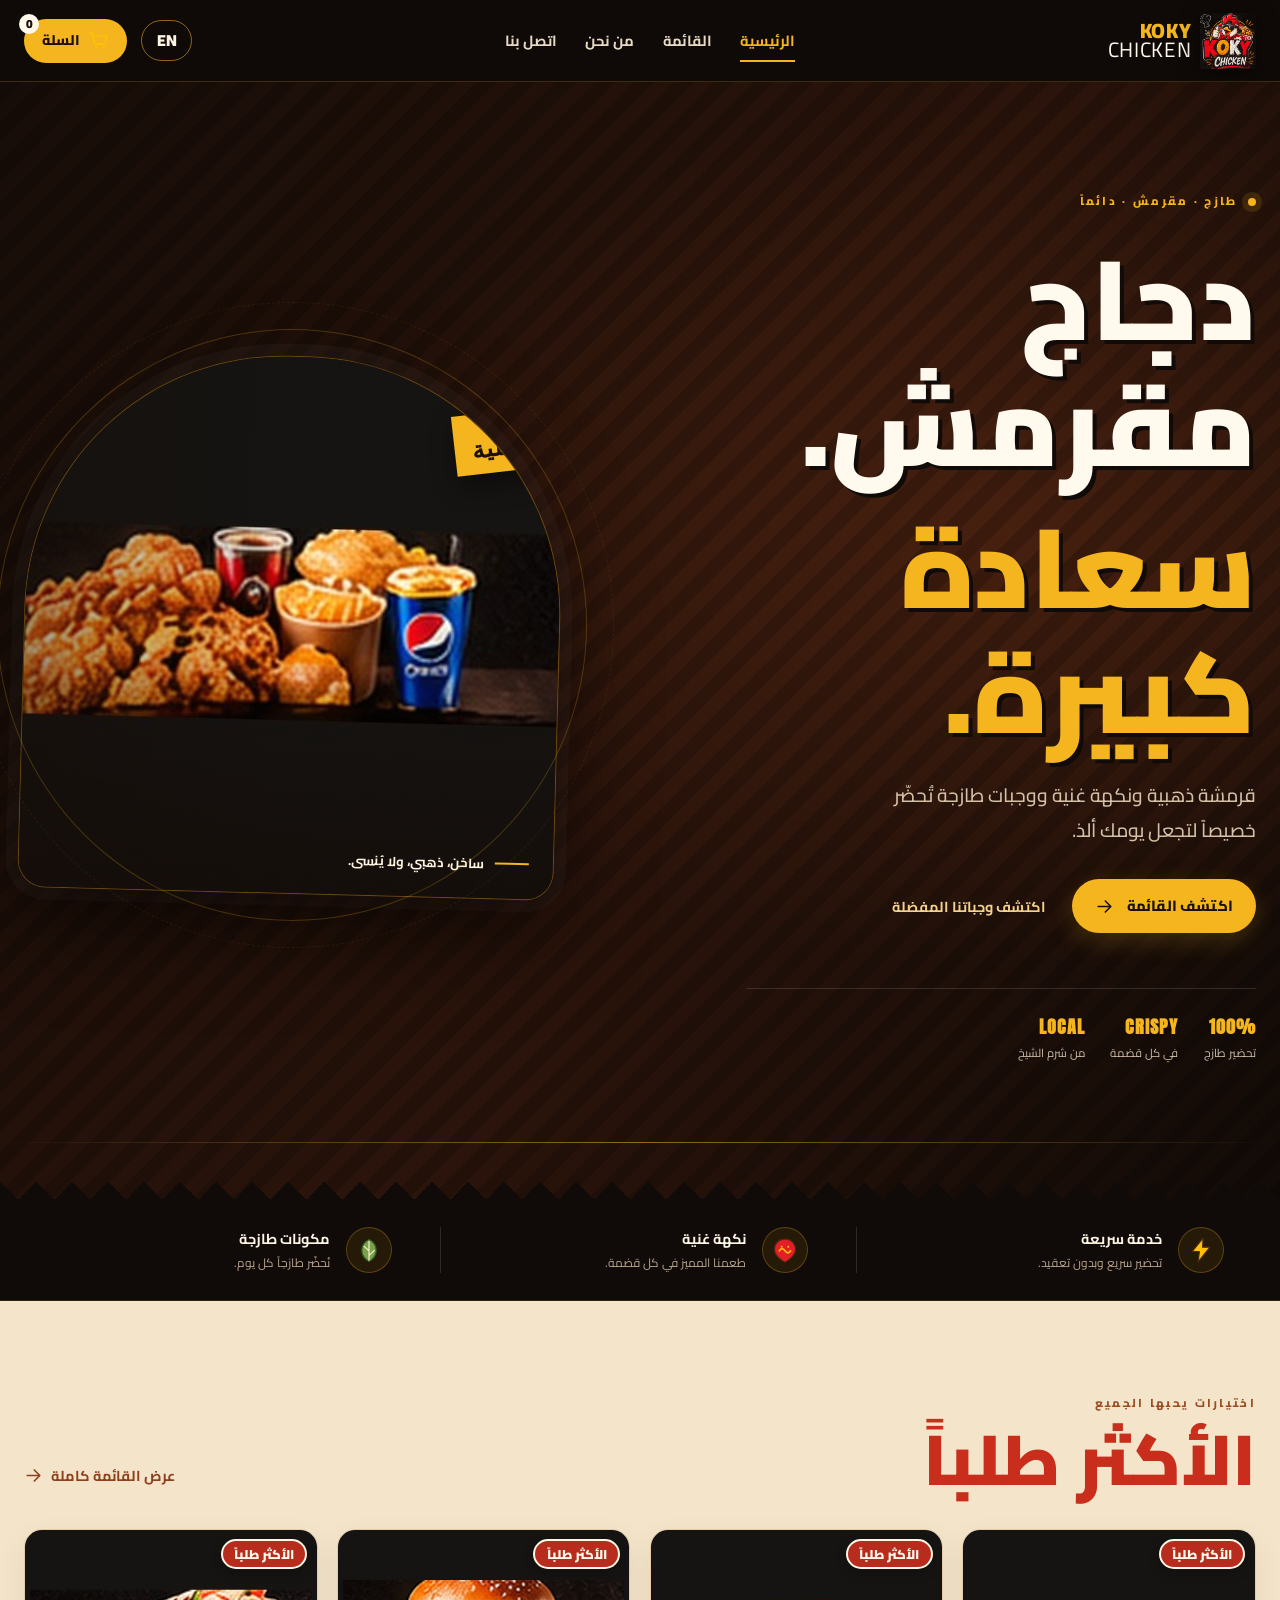
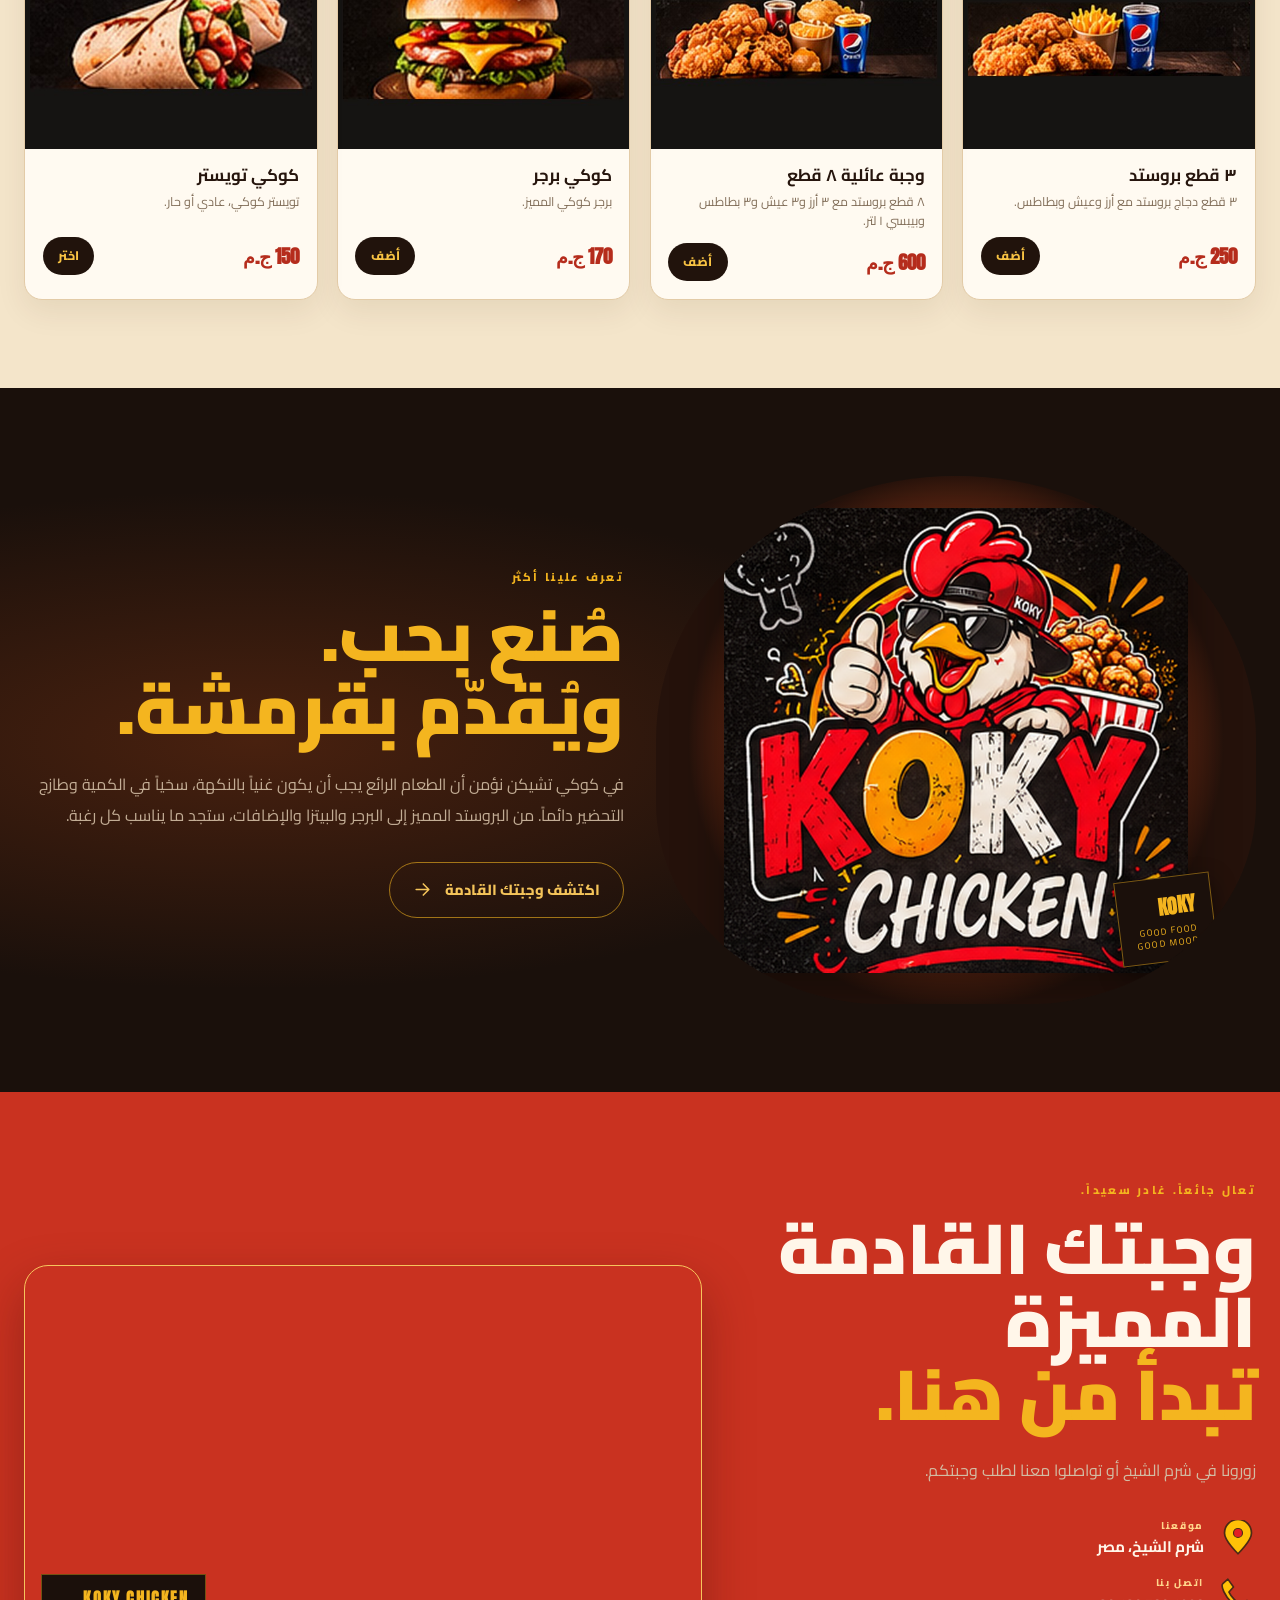
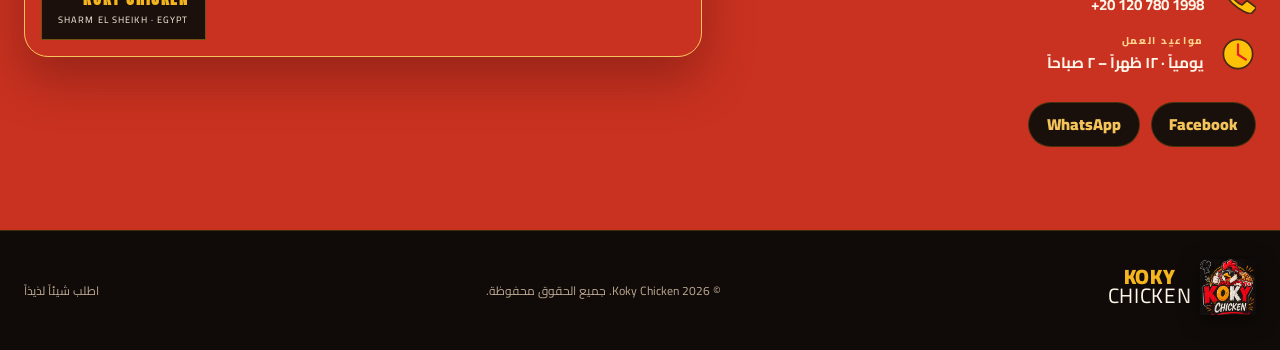
==== index.html @ e033171f "Load versioned premium theme stylesheet" ====
<!DOCTYPE html>
<html lang="ar" dir="rtl">
<head>
<meta charset="UTF-8">
<meta name="viewport" content="width=device-width, initial-scale=1">
<title>Koky Chicken | Crispy Chicken, Big Happiness</title>
<meta name="description" content="Koky Chicken in Sharm El Sheikh. Freshly prepared broasted chicken, strips, burgers, pizza and more. Order online.">
<link rel="canonical" href="https://beta-temp.github.io/Koky-Chicken/">
<meta property="og:type" content="website">
<meta property="og:title" content="Koky Chicken — Crispy Chicken, Big Happiness">
<meta property="og:description" content="Fresh. Crispy. Always. Order your favourites online.">
<meta property="og:image" content="https://beta-temp.github.io/Koky-Chicken/img/dishes/broasted-family-8-pcs.jpg">
<meta name="theme-color" content="#17100c">
<link rel="icon" href="img/favicon.png">
<link rel="preconnect" href="https://fonts.googleapis.com">
<link rel="preconnect" href="https://fonts.gstatic.com" crossorigin>
<link href="https://fonts.googleapis.com/css2?family=Anton&family=Cairo:wght@500;600;700;800;900&family=DM+Sans:wght@400;500;600;700;800&display=swap" rel="stylesheet">
<link rel="stylesheet" href="css/style.css"><link rel="stylesheet" href="css/premium.css?v=20261107-4">
<script type="application/ld+json">
{"@context":"https://schema.org","@type":"Restaurant","name":"Koky Chicken","servesCuisine":["Fried Chicken","Fast Food"],"priceRange":"EGP","telephone":"+201207801998","image":"img/dishes/broasted-family-8-pcs.jpg","address":{"@type":"PostalAddress","addressLocality":"Sharm El Sheikh","addressCountry":"EG"},"menu":"menu.html","acceptsReservations":false}
</script>
<script async src="https://www.googletagmanager.com/gtag/js?id=G-271N1LGK32"></script>
<script>window.dataLayer=window.dataLayer||[];function gtag(){dataLayer.push(arguments)}gtag('js',new Date());gtag('config','G-271N1LGK32');</script>
</head>
<body class="home-page">
<header class="site-header">
  <div class="container">
    <a href="index.html" class="logo display" aria-label="Koky Chicken">
      <img class="brand-logo" src="img/logo.png" alt="Koky Chicken">
      <span class="brand-wordmark">KOKY <b>CHICKEN</b></span>
    </a>
    <nav class="nav" aria-label="Main">
      <a class="active" href="index.html" data-i18n="nav_home">Home</a>
      <a href="menu.html" data-i18n="nav_menu">Menu</a>
      <a href="#about" data-i18n="nav_about">About</a>
      <a href="#contact" data-i18n="nav_contact">Contact</a>
    </nav>
    <div class="header-actions">
      <button class="lang-switch" id="langBtn" type="button" aria-label="Language">EN</button>
      <a href="menu.html#cart" class="cart-btn" id="cartBtn" aria-label="Cart">
        <svg viewBox="0 0 64 64" aria-hidden="true"><use href="img/icons.svg#cart"></use></svg>
        <span data-i18n="cart_label">Cart</span><span class="cart-count" id="cartCount">0</span>
      </a>
    </div>
  </div>
</header>

<main>
<section class="hero hero-premium">
  <div class="hero-texture"></div>
  <div class="container hero-layout">
    <div class="hero-copy">
      <span class="eyebrow"><i></i><span data-i18n="hero_tag">FRESH · CRISPY · ALWAYS</span></span>
      <h1 class="display hero-title"><span data-i18n="hero_line1">CRISPY CHICKEN.</span><em data-i18n="hero_line2">BIG HAPPINESS.</em></h1>
      <p class="hero-description" data-i18n="hero_sub">Golden crunch, bold flavour and freshly prepared meals made to brighten your day.</p>
      <div class="hero-actions">
        <a class="btn btn-gold" href="menu.html"><span data-i18n="cta_order">Explore the menu</span><svg viewBox="0 0 24 24" aria-hidden="true"><path d="M4 12h15M13 5l7 7-7 7" fill="none" stroke="currentColor" stroke-width="2" stroke-linecap="round" stroke-linejoin="round"/></svg></a>
        <a class="hero-link" href="#hits" data-i18n="cta_scroll">Discover our favourites</a>
      </div>
      <div class="hero-proof">
        <div><strong>100%</strong><span data-i18n="proof_fresh">Freshly prepared</span></div>
        <div><strong>CRISPY</strong><span data-i18n="proof_crunch">Every single bite</span></div>
        <div><strong>LOCAL</strong><span data-i18n="proof_local">Made in Sharm</span></div>
      </div>
    </div>
    <div class="hero-visual">
      <div class="hero-photo-frame">
        <img src="img/dishes/broasted-family-8-pcs.jpg" alt="Koky Chicken crispy broasted family meal" fetchpriority="high">
        <div class="photo-vignette"></div>
        <div class="photo-sticker"><span data-i18n="sticker_top">THE REAL</span><b data-i18n="sticker_bottom">CRUNCH</b></div>
        <div class="hero-caption"><span class="caption-line"></span><span data-i18n="hero_caption">Hot, golden, unforgettable.</span></div>
      </div>
      <div class="hero-orbit orbit-one"></div><div class="hero-orbit orbit-two"></div>
    </div>
  </div>
  <div class="hero-bottom-rule"></div>
</section>

<section class="feature-strip">
  <div class="container feature-strip-grid">
    <div class="strip-feature"><span class="strip-icon"><svg viewBox="0 0 64 64"><use href="img/icons.svg#bolt"></use></svg></span><div><b data-i18n="f1_t">Fast service</b><small data-i18n="f1_d">Quick preparation, no fuss.</small></div></div>
    <div class="strip-feature"><span class="strip-icon"><svg viewBox="0 0 64 64"><use href="img/icons.svg#taste"></use></svg></span><div><b data-i18n="f2_t">Big flavour</b><small data-i18n="f2_d">Our signature taste in every bite.</small></div></div>
    <div class="strip-feature"><span class="strip-icon"><svg viewBox="0 0 64 64"><use href="img/icons.svg#fresh"></use></svg></span><div><b data-i18n="f3_t">Fresh ingredients</b><small data-i18n="f3_d">Prepared fresh, every day.</small></div></div>
  </div>
</section>

<section class="hits hits-premium" id="hits">
  <div class="container">
    <div class="section-heading">
      <div><span class="section-kicker" data-i18n="hits_kicker">MADE TO MAKE YOU SMILE</span><h2 class="display section-title" data-i18n="hits_title">Fan favourites</h2></div>
      <a class="text-link" href="menu.html"><span data-i18n="full_menu">View full menu</span><svg viewBox="0 0 24 24"><path d="M4 12h15M13 5l7 7-7 7" fill="none" stroke="currentColor" stroke-width="2" stroke-linecap="round" stroke-linejoin="round"/></svg></a>
    </div>
    <div class="cards cards-premium" id="hitsRoot"></div>
  </div>
</section>

<section class="about about-premium" id="about">
  <div class="container about-layout">
    <div class="about-visual">
      <img src="img/logo.png" alt="Koky Chicken mascot" loading="lazy">
      <span class="about-stamp"><b>KOKY</b><small>GOOD FOOD<br>GOOD MOOD</small></span>
    </div>
    <div class="about-copy">
      <span class="section-kicker" data-i18n="about_kicker">A LITTLE MORE ABOUT US</span>
      <h2 class="display section-title" data-i18n="about_title">Made with love.<br><em>Served with crunch.</em></h2>
      <p data-i18n="about_text">At Koky Chicken, we believe great food should be full of flavour, generous in every portion and always freshly prepared. From our signature broasted chicken to burgers, pizza and sides, there is something for every craving.</p>
      <a class="btn btn-outline-gold" href="menu.html"><span data-i18n="about_cta">Find your new favourite</span><svg viewBox="0 0 24 24"><path d="M4 12h15M13 5l7 7-7 7" fill="none" stroke="currentColor" stroke-width="2" stroke-linecap="round" stroke-linejoin="round"/></svg></a>
    </div>
  </div>
</section>

<section class="contact contact-premium" id="contact">
  <div class="container contact-layout">
    <div class="contact-copy">
      <span class="section-kicker" data-i18n="contact_kicker">COME HUNGRY. LEAVE HAPPY.</span>
      <h2 class="display section-title" data-i18n="contact_title">Your next great meal<br><em>starts right here.</em></h2>
      <p data-i18n="contact_sub">Find us in Sharm El Sheikh or get in touch to place your order.</p>
      <div class="contact-details">
        <a href="https://www.google.com/maps?q=Sharm+El+Sheikh" target="_blank" rel="noopener"><svg viewBox="0 0 64 64"><use href="img/icons.svg#location"></use></svg><span><small data-i18n="address_label">OUR LOCATION</small><b data-i18n="addr">Sharm El Sheikh, Egypt</b></span></a>
        <a href="tel:+201207801998"><svg viewBox="0 0 64 64"><use href="img/icons.svg#phone"></use></svg><span><small data-i18n="phone_label">CALL US</small><b dir="ltr">+20 120 780 1998</b></span></a>
        <div><svg viewBox="0 0 64 64"><use href="img/icons.svg#clock"></use></svg><span><small data-i18n="hours_label">WORKING HOURS</small><b data-i18n="hours">Daily · 12 PM – 2 AM</b></span></div>
      </div>
      <div class="socials socials-premium">
        <a href="https://www.facebook.com/profile.php?id=61596135871165" target="_blank" rel="noopener">Facebook</a>
        <a href="https://wa.me/201207801998" target="_blank" rel="noopener">WhatsApp</a>
      </div>
    </div>
    <div class="map map-premium"><iframe title="Koky Chicken location in Sharm El Sheikh" loading="lazy" referrerpolicy="no-referrer-when-downgrade" src="https://www.google.com/maps?q=Sharm+El+Sheikh&output=embed"></iframe><div class="map-label"><b>KOKY CHICKEN</b><span>SHARM EL SHEIKH · EGYPT</span></div></div>
  </div>
</section>
</main>

<footer class="site-footer site-footer-premium">
  <div class="container footer-inner">
    <a href="index.html" class="logo display"><img class="brand-logo" src="img/logo.png" alt=""><span class="brand-wordmark">KOKY <b>CHICKEN</b></span></a>
    <p>© <span id="year"></span> Koky Chicken. <span data-i18n="rights">All rights reserved.</span></p>
    <a href="menu.html" data-i18n="footer_order">Order something delicious</a>
  </div>
</footer>
<a href="menu.html" class="btn btn-gold sticky-order" data-i18n="cta_order">Explore the menu</a>

<script src="js/koky.js"></script>
<script src="js/home.js"></script>
<script>
const I18N = {
  ar:{
    nav_home:"الرئيسية",nav_menu:"القائمة",nav_about:"من نحن",nav_contact:"اتصل بنا",cart_label:"السلة",
    hero_tag:"طازج · مقرمش · دائماً",hero_line1:"دجاج مقرمش.",hero_line2:"سعادة كبيرة.",
    hero_sub:"قرمشة ذهبية ونكهة غنية ووجبات طازجة تُحضّر خصيصاً لتجعل يومك ألذ.",
    cta_order:"اكتشف القائمة",cta_scroll:"اكتشف وجباتنا المفضلة",proof_fresh:"تحضير طازج",proof_crunch:"في كل قضمة",proof_local:"من شرم الشيخ",
    sticker_top:"القرمشة",sticker_bottom:"الأصلية",hero_caption:"ساخن، ذهبي، ولا يُنسى.",
    f1_t:"خدمة سريعة",f1_d:"تحضير سريع وبدون تعقيد.",f2_t:"نكهة غنية",f2_d:"طعمنا المميز في كل قضمة.",f3_t:"مكونات طازجة",f3_d:"نُحضّر طازجاً كل يوم.",
    hits_kicker:"اختيارات يحبها الجميع",hits_title:"الأكثر طلباً",full_menu:"عرض القائمة كاملة",
    about_kicker:"تعرف علينا أكثر",about_title:"صُنع بحب.<br><em>ويُقدّم بقرمشة.</em>",
    about_text:"في كوكي تشيكن نؤمن أن الطعام الرائع يجب أن يكون غنياً بالنكهة، سخياً في الكمية وطازج التحضير دائماً. من البروستد المميز إلى البرجر والبيتزا والإضافات، ستجد ما يناسب كل رغبة.",
    about_cta:"اكتشف وجبتك القادمة",contact_kicker:"تعال جائعاً. غادر سعيداً.",contact_title:"وجبتك القادمة المميزة<br><em>تبدأ من هنا.</em>",
    contact_sub:"زورونا في شرم الشيخ أو تواصلوا معنا لطلب وجبتكم.",address_label:"موقعنا",phone_label:"اتصل بنا",hours_label:"مواعيد العمل",
    addr:"شرم الشيخ، مصر",hours:"يومياً · ١٢ ظهراً – ٢ صباحاً",rights:"جميع الحقوق محفوظة.",footer_order:"اطلب شيئاً لذيذاً",
    hits_title:"الأكثر طلباً",hits_kicker:"اختيارات يحبها الجميع"
  },
  en:{
    nav_home:"Home",nav_menu:"Menu",nav_about:"About",nav_contact:"Contact",cart_label:"Cart",
    hero_tag:"FRESH · CRISPY · ALWAYS",hero_line1:"CRISPY CHICKEN.",hero_line2:"BIG HAPPINESS.",
    hero_sub:"Golden crunch, bold flavour and freshly prepared meals made to brighten your day.",
    cta_order:"Explore the menu",cta_scroll:"Discover our favourites",proof_fresh:"Freshly prepared",proof_crunch:"Every single bite",proof_local:"Made in Sharm",
    sticker_top:"THE REAL",sticker_bottom:"CRUNCH",hero_caption:"Hot, golden, unforgettable.",
    f1_t:"Fast service",f1_d:"Quick preparation, no fuss.",f2_t:"Big flavour",f2_d:"Our signature taste in every bite.",f3_t:"Fresh ingredients",f3_d:"Prepared fresh, every day.",
    hits_kicker:"MADE TO MAKE YOU SMILE",hits_title:"Fan favourites",full_menu:"View full menu",
    about_kicker:"A LITTLE MORE ABOUT US",about_title:"Made with love.<br><em>Served with crunch.</em>",
    about_text:"At Koky Chicken, we believe great food should be full of flavour, generous in every portion and always freshly prepared. From our signature broasted chicken to burgers, pizza and sides, there is something for every craving.",
    about_cta:"Find your new favourite",contact_kicker:"COME HUNGRY. LEAVE HAPPY.",contact_title:"Your next great meal<br><em>starts right here.</em>",
    contact_sub:"Find us in Sharm El Sheikh or get in touch to place your order.",address_label:"OUR LOCATION",phone_label:"CALL US",hours_label:"WORKING HOURS",
    addr:"Sharm El Sheikh, Egypt",hours:"Daily · 12 PM – 2 AM",rights:"All rights reserved.",footer_order:"Order something delicious"
  }
};
function setLang(l){
  const d=I18N[l]||I18N.ar;
  document.documentElement.lang=l; document.documentElement.dir=l==='ar'?'rtl':'ltr';
  document.querySelectorAll('[data-i18n]').forEach(el=>{const k=el.dataset.i18n;if(d[k])el.innerHTML=d[k]});
  document.title=l==='ar'?'كوكي تشيكن | دجاج مقرمش وسعادة كبيرة':'Koky Chicken | Crispy Chicken, Big Happiness';
  const b=document.getElementById('langBtn'); if(b)b.textContent=l==='ar'?'EN':'عربي';
  try{localStorage.setItem('koky_lang',l)}catch(e){}
  document.dispatchEvent(new Event('langchange'));
}
let lang='ar'; try{lang=localStorage.getItem('koky_lang')||'ar'}catch(e){}
setLang(lang);
document.getElementById('langBtn').addEventListener('click',()=>{lang=lang==='ar'?'en':'ar';setLang(lang)});
document.getElementById('year').textContent=new Date().getFullYear();
const revealObserver=new IntersectionObserver(entries=>entries.forEach(e=>{if(e.isIntersecting){e.target.classList.add('in');revealObserver.unobserve(e.target)}}),{threshold:.15});
document.querySelectorAll('.reveal').forEach(el=>revealObserver.observe(el));
</script>
</body>
</html>
---- css/style.css ----
/* ===== 1. ПЕРЕМЕННЫЕ (цвета, шрифты, размеры) ===== */
:root{
  --black:#000000; --red:#E31E24; --red-dark:#B3141A; --gold:#FFC107; --white:#FFFFFF;
  --ink:#141010;            /* почти-чёрный для блоков */
  --cream:#FFF6DD;          /* тёплый фон светлых секций */
  --font-display:'Anton','Cairo',sans-serif;   /* заголовки EN */
  --font-body:'Cairo',system-ui,sans-serif;    /* текст + арабский */
  --radius:18px; --header-h:64px;
  --ease:cubic-bezier(.2,.8,.2,1);
}
/* Арабский: Anton не поддерживает арабицу, берём Cairo Black */
html[lang="ar"]{--font-display:'Cairo',sans-serif}
html[lang="ar"] .display{font-weight:900;letter-spacing:0}

/* ===== 2. БАЗА ===== */
*{box-sizing:border-box;margin:0;padding:0}
html{scroll-behavior:smooth;scroll-padding-top:var(--header-h)}
body{font-family:var(--font-body);background:var(--black);color:var(--white);line-height:1.6;-webkit-font-smoothing:antialiased}
img{max-width:100%;display:block}
a{color:inherit;text-decoration:none}
button{font:inherit;cursor:pointer;border:0}
:focus-visible{outline:3px solid var(--gold);outline-offset:3px}
.container{width:min(1120px,100% - 2rem);margin-inline:auto}
.display{font-family:var(--font-display);text-transform:uppercase;letter-spacing:.02em;line-height:1}
section{padding:4rem 0}

/* ===== 3. КНОПКИ ===== */
.btn{display:inline-flex;align-items:center;gap:.5rem;padding:.9rem 1.6rem;border-radius:999px;font-weight:900;font-size:1.05rem;transition:transform .2s var(--ease),box-shadow .2s var(--ease),background .2s}
.btn:active{transform:scale(.96)}
.btn-gold{background:var(--gold);color:var(--black);box-shadow:0 6px 0 #b98a00}
.btn-gold:hover{transform:translateY(-2px);box-shadow:0 8px 0 #b98a00}
.btn-ghost{background:transparent;color:var(--white);border:2px solid var(--white)}
.btn-ghost:hover{background:var(--white);color:var(--black)}

/* ===== 4. ШАПКА ===== */
.site-header{position:sticky;top:0;z-index:50;height:var(--header-h);background:var(--black);border-bottom:3px solid var(--red)}
.site-header .container{height:100%;display:flex;align-items:center;justify-content:space-between;gap:1rem}
.logo{display:flex;align-items:center;gap:.6rem;font-size:1.7rem;color:var(--gold)}
/* ЛОГО: положите файл в img/logo.png и раскомментируйте <img> в разметке */
.logo-mark{width:38px;height:38px;border-radius:50%;background:var(--red);display:grid;place-items:center;font-size:1.3rem}
.nav{display:flex;gap:1.5rem;font-weight:700}
.nav a{transition:color .2s}.nav a:hover{color:var(--gold)}
.header-actions{display:flex;align-items:center;gap:.6rem}
.lang-switch{background:transparent;color:var(--white);border:2px solid var(--gold);border-radius:999px;padding:.25rem .9rem;font-weight:900;transition:background .2s,color .2s}
.lang-switch:hover{background:var(--gold);color:var(--black)}
.cart-btn{position:relative;background:var(--red);color:var(--white);width:44px;height:44px;border-radius:50%;font-size:1.2rem;display:grid;place-items:center}
.cart-count{position:absolute;top:-4px;inset-inline-end:-4px;min-width:20px;height:20px;border-radius:10px;background:var(--gold);color:var(--black);font-size:.75rem;font-weight:900;display:grid;place-items:center;padding:0 4px}
.cart-count.bump{animation:bump .35s var(--ease)}   /* JS добавит класс при добавлении в корзину */
@keyframes bump{50%{transform:scale(1.5)}}
@media(max-width:720px){.nav{display:none}}

/* ===== 5. HERO ===== */
.hero{position:relative;overflow:hidden;background:var(--red);padding:3.5rem 0 5rem;isolation:isolate}
.hero::before{content:"";position:absolute;inset:0;z-index:-1;opacity:.18;
  background:repeating-linear-gradient(-45deg,#000 0 14px,transparent 14px 28px)}
.hero .container{display:grid;gap:2.5rem;align-items:center}
@media(min-width:860px){.hero .container{grid-template-columns:1.1fr .9fr}}
.hero-tag{display:inline-block;background:var(--black);color:var(--gold);padding:.3rem 1rem;border-radius:999px;font-weight:900;margin-bottom:1rem}
.hero h1{font-size:clamp(3.2rem,12vw,7rem);color:var(--white);text-shadow:4px 4px 0 var(--black)}
.hero h1 em{font-style:normal;color:var(--gold)}
.hero p{font-size:1.2rem;max-width:34ch;margin:1.2rem 0 2rem;font-weight:500}
.hero-cta{display:flex;flex-wrap:wrap;gap:1rem}
/* HERO-ФОТО: замените .hero-art на <img src="img/hero-chicken.png" alt="Koky Chicken"> (PNG без фона смотрится лучше всего) */
.hero-art{aspect-ratio:1;max-width:420px;margin-inline:auto;width:100%;border-radius:50%;background:radial-gradient(circle,var(--gold) 0 55%,#e0a800 56%);
  display:grid;place-items:center;font-size:clamp(6rem,22vw,11rem);border:6px solid var(--black);box-shadow:12px 12px 0 var(--black);animation:float 4s ease-in-out infinite}
@keyframes float{50%{transform:translateY(-14px) rotate(3deg)}}
/* зубчатый край внизу hero */
.hero::after{content:"";position:absolute;bottom:-1px;left:0;right:0;height:22px;background:conic-gradient(from -45deg at 50% 100%,transparent 90deg,var(--black) 0) 0 0/36px 22px}

/* ===== 6. ПРЕИМУЩЕСТВА ===== */
.features{background:var(--black)}
.features-grid{display:grid;gap:1rem;grid-template-columns:repeat(auto-fit,minmax(240px,1fr))}
.feature{border:2px solid var(--gold);border-radius:var(--radius);padding:1.5rem;display:flex;gap:1rem;align-items:center}
.feature .ico{font-size:2.6rem}
.feature h3{font-size:1.25rem;color:var(--gold)}
.feature p{font-size:.95rem;opacity:.85}

/* ===== 7. ХИТЫ ПРОДАЖ ===== */
.hits{background:var(--cream);color:var(--black)}
.section-title{font-size:clamp(2.2rem,7vw,3.6rem);margin-bottom:2rem}
.hits .section-title{color:var(--red)}
.cards{display:grid;gap:1.2rem;grid-template-columns:repeat(auto-fit,minmax(230px,1fr))}
.card{background:var(--white);border:3px solid var(--black);border-radius:var(--radius);overflow:hidden;box-shadow:6px 6px 0 var(--black);transition:transform .25s var(--ease),box-shadow .25s var(--ease)}
.card:hover{transform:translate(-3px,-3px);box-shadow:9px 9px 0 var(--black)}
/* ФОТО БЛЮДА: замените .card-img на <img class="card-img" src="img/dishes/xxx.jpg" alt="..." loading="lazy"> */
.card-img{aspect-ratio:4/3;display:grid;place-items:center;font-size:4.5rem;background:var(--gold)}
.card:nth-child(2) .card-img{background:var(--red)}
.card:nth-child(3) .card-img{background:#ff8a00}
.card:nth-child(4) .card-img{background:var(--black)}
.card-body{padding:1rem 1.1rem 1.2rem}
.card-body h3{font-size:1.2rem}
.card-body p{font-size:.9rem;color:#555;min-height:2.8em}
.card-foot{display:flex;justify-content:space-between;align-items:center;margin-top:.8rem}
.price{font-weight:900;font-size:1.3rem;color:var(--red)}
.add-btn{background:var(--black);color:var(--gold);padding:.5rem 1rem;border-radius:999px;font-weight:900;transition:background .2s,transform .2s}
.add-btn:hover{background:var(--red);color:var(--white)}
.add-btn:active{transform:scale(.9)}
.hits-more{text-align:center;margin-top:2.2rem}
.hits .btn-ghost{color:var(--black);border-color:var(--black)}
.hits .btn-ghost:hover{background:var(--black);color:var(--gold)}

/* ===== 8. О НАС ===== */
.about{background:var(--ink)}
.about .container{display:grid;gap:2rem;align-items:center}
@media(min-width:860px){.about .container{grid-template-columns:1fr 1fr}}
.about .section-title{color:var(--gold)}
.about p{max-width:55ch;opacity:.9}
/* ФОТО КУХНИ/ТОЧКИ: замените на <img src="img/about.jpg" alt="Koky Chicken kitchen"> */
.about-art{aspect-ratio:4/3;border-radius:var(--radius);background:linear-gradient(135deg,var(--red),var(--gold));display:grid;place-items:center;font-size:5rem;border:3px solid var(--gold)}

/* ===== 9. КОНТАКТЫ ===== */
.contact{background:var(--red)}
.contact .container{display:grid;gap:2rem}
@media(min-width:860px){.contact .container{grid-template-columns:1fr 1.3fr}}
.contact-list{list-style:none;display:grid;gap:.9rem;font-size:1.1rem;font-weight:700}
.socials{display:flex;gap:.7rem;margin-top:1.5rem;flex-wrap:wrap}
.socials a{background:var(--black);color:var(--gold);padding:.55rem 1.1rem;border-radius:999px;font-weight:900;transition:background .2s,color .2s}
.socials a:hover{background:var(--gold);color:var(--black)}
.map{border:4px solid var(--black);border-radius:var(--radius);overflow:hidden;min-height:300px;box-shadow:8px 8px 0 var(--black)}
.map iframe{width:100%;height:100%;min-height:300px;border:0;display:block}

/* ===== 10. ФУТЕР ===== */
.site-footer{background:var(--black);border-top:3px solid var(--gold);padding:2rem 0 5rem;text-align:center;font-size:.9rem;opacity:.9}
.site-footer .logo{justify-content:center;margin-bottom:.5rem}

/* ===== 11. ПЛАВАЮЩАЯ КНОПКА ЗАКАЗА (мобайл) ===== */
.sticky-order{position:fixed;inset-inline:1rem;bottom:1rem;z-index:40;justify-content:center;box-shadow:0 8px 24px rgba(0,0,0,.5)}
@media(min-width:860px){.sticky-order{display:none}}

/* ===== 12. ПОЯВЛЕНИЕ ПРИ СКРОЛЛЕ (только для заголовков секций) ===== */
.reveal{opacity:0;transform:translateY(24px);transition:opacity .6s var(--ease),transform .6s var(--ease)}
.reveal.in{opacity:1;transform:none}
@media(prefers-reduced-motion:reduce){*{animation:none!important;transition:none!important}.reveal{opacity:1;transform:none}html{scroll-behavior:auto}}


/* ===== 13. ОБЩИЕ КОМПОНЕНТЫ (перенесено из menu.css): карточки, тост, окно модификаторов ===== */
.badge-hit{position:absolute;top:.6rem;inset-inline-start:.6rem;background:var(--red);color:var(--white);font-weight:900;font-size:.8rem;padding:.15rem .7rem;border-radius:999px;border:2px solid var(--black)}
.card{position:relative}
.card-img img{width:100%;height:100%;object-fit:cover}
.card:nth-child(4n+1) .card-img{background:var(--gold)}
.card:nth-child(4n+2) .card-img{background:var(--red)}
.card:nth-child(4n+3) .card-img{background:#ff8a00}
.card:nth-child(4n) .card-img{background:var(--black)}
.card-img{overflow:hidden}

/* Тост «добавлено» */
.toast{position:fixed;inset-inline:1rem;bottom:1.2rem;margin-inline:auto;width:max-content;max-width:calc(100% - 2rem);background:var(--black);color:var(--gold);border:2px solid var(--gold);padding:.7rem 1.3rem;border-radius:999px;font-weight:900;z-index:90;transform:translateY(150%);transition:transform .3s var(--ease)}
.toast.show{transform:none}

/* ===== Модальное окно модификаторов (bottom sheet на мобильном) ===== */
body.modal-open{overflow:hidden}
.modal{position:fixed;inset:0;z-index:100;display:none;align-items:flex-end;justify-content:center;background:rgba(0,0,0,.7)}
.modal.open{display:flex}
.sheet{background:var(--white);color:var(--black);width:100%;max-width:520px;max-height:92vh;display:flex;flex-direction:column;border-radius:24px 24px 0 0;border:3px solid var(--black);animation:sheetUp .3s var(--ease)}
@keyframes sheetUp{from{transform:translateY(40px);opacity:0}}
@media(min-width:640px){.modal{align-items:center}.sheet{border-radius:24px}}
.sheet-head{display:flex;justify-content:space-between;gap:1rem;padding:1.1rem 1.2rem .6rem;border-bottom:2px dashed #ddd}
.sheet-head h3{font-size:1.4rem;line-height:1.2}
.sheet-head p{font-size:.9rem;color:#555}
.x-btn{background:var(--black);color:var(--gold);width:38px;height:38px;border-radius:50%;font-size:1.1rem;flex:none}
.sheet-body{overflow-y:auto;padding:.4rem 1.2rem 1rem}
.mod-group{border:0;margin-top:1rem}
.mod-group legend{font-weight:900;font-size:1.05rem;margin-bottom:.5rem;display:flex;gap:.6rem;align-items:center}
.mod-group legend small{font-weight:700;font-size:.75rem;padding:.1rem .6rem;border-radius:999px;background:var(--gold)}
.mod-opts{display:flex;flex-wrap:wrap;gap:.5rem}
.opt-wrap{position:relative}
.opt-wrap input{position:absolute;opacity:0;inset:0;cursor:pointer}
.opt{display:inline-flex;gap:.4rem;align-items:center;border:2px solid var(--black);border-radius:999px;padding:.45rem 1rem;font-weight:700;background:var(--white);transition:background .15s,color .15s,transform .15s}
.opt em{font-style:normal;font-size:.8rem;opacity:.7}
.opt-wrap input:checked + .opt{background:var(--black);color:var(--gold)}
.opt-wrap input:focus-visible + .opt{outline:3px solid var(--red);outline-offset:2px}
.opt-wrap input:disabled + .opt{opacity:.35}
.opt-wrap input:active + .opt{transform:scale(.95)}
.sheet-foot{display:flex;gap:.8rem;align-items:center;padding:.9rem 1.2rem 1.2rem;border-top:2px solid var(--black);background:var(--cream);border-radius:0 0 22px 22px}
.stepper{display:flex;align-items:center;border:2px solid var(--black);border-radius:999px;background:var(--white)}
.stepper button{width:40px;height:40px;background:transparent;font-size:1.3rem;font-weight:900}
.stepper output{min-width:2ch;text-align:center;font-weight:900}
.sheet-foot .btn{flex:1;justify-content:space-between}

/* ===== 14. БОКОВАЯ ПАНЕЛЬ КОРЗИНЫ =====
   inset-inline-end → справа в LTR и слева в RTL; выезжает с соответствующей стороны */
.drawer-overlay{position:fixed;inset:0;z-index:110;background:rgba(0,0,0,.65);opacity:0;pointer-events:none;transition:opacity .25s}
.drawer-overlay.open{opacity:1;pointer-events:auto}
.drawer{position:fixed;top:0;bottom:0;inset-inline-end:0;z-index:120;width:min(420px,100%);background:var(--cream);color:var(--black);display:flex;flex-direction:column;
  border-inline-start:4px solid var(--black);transform:translateX(100%);transition:transform .3s var(--ease);visibility:hidden}
[dir="rtl"] .drawer{transform:translateX(-100%)}
.drawer.open{transform:none;visibility:visible}
.drawer-head{display:flex;justify-content:space-between;align-items:center;padding:1rem 1.2rem;background:var(--red);color:var(--white);border-bottom:4px solid var(--black)}
.drawer-head h3{font-size:1.8rem}
.drawer-body{flex:1;overflow-y:auto;padding:.8rem 1.1rem}
.drawer-empty{text-align:center;padding:3rem 1rem;display:grid;gap:1rem;justify-items:center;font-weight:700}
.drawer-empty .big{font-size:4rem}
.line{display:flex;justify-content:space-between;gap:.8rem;padding:.9rem 0;border-bottom:2px dashed #d9c99a}
.line-info{display:grid;gap:.15rem;align-content:start;min-width:0}
.line-info small{color:#666;font-size:.82rem}
.line-unit{color:var(--red);font-weight:700;font-size:.9rem}
.line-side{display:grid;gap:.4rem;justify-items:end;align-content:start;flex:none}
.stepper.sm button{width:30px;height:30px;font-size:1.05rem}
.stepper.sm output{min-width:1.8ch;font-size:.95rem}
.rm-btn{background:transparent;font-size:1rem;opacity:.7}.rm-btn:hover{opacity:1}
.drawer-foot{padding:1rem 1.2rem 1.3rem;border-top:4px solid var(--black);background:var(--white);display:grid;gap:.7rem}
.drawer-foot[hidden]{display:none}
.drawer-total{display:flex;justify-content:space-between;font-size:1.3rem;font-weight:900}
.drawer-total strong{color:var(--red)}
.drawer-foot .btn{justify-content:center}
.link-btn{background:transparent;color:#777;font-weight:700;text-decoration:underline}
.link-btn:hover{color:var(--red)}

/* логотип внутри круга в Hero */
.hero-art{overflow:hidden;padding:0;background:#0b0b0b}
.hero-art img{width:100%;height:100%;object-fit:cover}

/* ===== Custom SVG icon system (no emoji glyphs) ===== */
.logo-mark{width:40px;height:40px;display:block;fill:none;overflow:visible}
.logo-mark use{fill:initial}
.cart-btn{font-size:0}
.cart-icon{width:24px;height:24px;display:block}
.hero-tag{display:inline-flex;align-items:center;gap:.55rem}
.hero-tag svg{width:20px;height:20px;flex:0 0 20px}
.feature .ico{width:48px;height:48px;flex:0 0 48px;display:grid;place-items:center}
.feature .ico svg{width:100%;height:100%}
.about-art svg{width:min(76%,360px);height:auto;max-height:310px}
.contact-list li{display:flex;align-items:center;gap:.75rem}
.contact-list li svg{width:24px;height:24px;flex:0 0 24px}
.cat-tab{display:inline-flex;align-items:center;gap:.5rem}
.cat-icon{width:28px;height:28px;object-fit:contain;display:block}
.fallback-food-icon{width:76%;height:76%;max-width:112px;max-height:112px}
.drawer-empty .big{display:grid;place-items:center}
.empty-cart-icon{width:88px;height:88px}
.trash-icon{width:18px;height:18px;display:block}
.rm-btn{display:grid;place-items:center}

/* ===== KOKY CHICKEN — premium restaurant art direction ===== */
:root{--black:#100b08;--ink:#1b100b;--cream:#f6e7cc;--red:#c92e1d;--red-dark:#8f2118;--gold:#f4b51f;--white:#fff9ee;--font-display:'Anton','Cairo',sans-serif;--font-body:'DM Sans','Cairo',sans-serif;--radius:22px;--header-h:82px}
html[lang="ar"]{--font-display:'Cairo',sans-serif;--font-body:'Cairo',sans-serif}
body{background:#100b08;color:#fff8eb;font-family:var(--font-body)}
section{padding:0}
.container{width:min(1240px,100% - 3rem)}
.site-header{height:var(--header-h);background:rgba(16,11,8,.96);border:0;border-bottom:1px solid rgba(244,181,31,.2);backdrop-filter:blur(16px)}
.site-header .container{gap:1.5rem}
.logo{gap:.55rem;color:var(--gold);font-size:1.15rem;flex-shrink:0}
.brand-logo{width:56px;height:56px;object-fit:contain;filter:drop-shadow(0 5px 10px #0008)}
.brand-wordmark{display:grid;line-height:.9;letter-spacing:.03em;font-family:'Anton','Cairo',sans-serif;font-size:1.3rem}
.brand-wordmark b{color:#fff8eb;font-weight:400}
.nav{gap:clamp(1rem,2.2vw,2.2rem);font-size:.92rem;color:#e8d9c5}
.nav a{position:relative;padding:.6rem 0}
.nav a.active,.nav a:hover{color:var(--gold)}
.nav a.active:after{content:"";position:absolute;left:0;right:0;bottom:0;height:2px;background:var(--gold)}
.header-actions{gap:.9rem}
.lang-switch{border:1px solid rgba(244,181,31,.55);border-radius:999px;padding:.45rem .9rem;color:#fff4df}
.cart-btn{width:auto;height:44px;padding:0 1.1rem;border-radius:999px;background:var(--gold);color:#1b100b;display:flex;align-items:center;gap:.55rem;font-size:.88rem;font-weight:800}
.cart-btn svg{width:21px;height:21px;display:block}
.cart-count{top:-5px;inset-inline-end:-5px;background:#fff8eb;color:#1b100b}
.hero-premium{position:relative;isolation:isolate;overflow:hidden;background:radial-gradient(ellipse at 78% 40%,#47200f 0,transparent 46%),linear-gradient(120deg,#170d08,#2b140b 55%,#120b07);padding:clamp(3.5rem,7vw,6.5rem) 0 3.5rem}
.hero-texture{position:absolute;inset:0;z-index:-1;opacity:.13;background-image:radial-gradient(#f4b51f 0.7px,transparent .7px);background-size:22px 22px;mask-image:linear-gradient(90deg,black,transparent)}
.hero-layout{display:grid;grid-template-columns:1fr 1.05fr;gap:clamp(2rem,6vw,6rem);align-items:center;position:relative}
.hero-copy{position:relative;z-index:2;padding:1rem 0}
.eyebrow,.section-kicker{display:inline-flex;align-items:center;gap:.65rem;color:var(--gold);font-weight:800;letter-spacing:.2em;font-size:.72rem;text-transform:uppercase}
.eyebrow i{width:8px;height:8px;border-radius:50%;background:var(--gold);box-shadow:0 0 0 6px #f4b51f20}
.hero-title{font-size:clamp(3.5rem,7.8vw,7.5rem);line-height:.94;letter-spacing:.015em;margin:1.5rem 0 1.4rem;max-width:8ch;color:#fff8eb;text-shadow:0 7px 30px #0007}
.hero-title em{display:block;color:var(--gold);font-style:normal;margin-top:.15em}
.hero-description{max-width:440px;color:#d5c1a8;font-size:1.08rem;line-height:1.8}
.hero-actions{display:flex;align-items:center;gap:1.6rem;flex-wrap:wrap;margin-top:2rem}
.btn{border-radius:999px;font-family:var(--font-body);font-weight:800;font-size:.92rem;letter-spacing:.01em;padding:.95rem 1.45rem;box-shadow:none;gap:.8rem}
.btn-gold{background:var(--gold);color:#1a1009;box-shadow:0 8px 24px #f4b51f2e}
.btn-gold:hover{background:#ffd05a;box-shadow:0 10px 30px #f4b51f55}
.btn svg,.text-link svg{width:19px;height:19px}
.hero-link,.text-link{color:#f5d28c;font-size:.9rem;font-weight:700}
.hero-link:hover,.text-link:hover{color:#fff}
.hero-proof{display:flex;gap:1.6rem;margin-top:3.4rem;padding-top:1.5rem;border-top:1px solid #ffffff20;max-width:510px}
.hero-proof div{display:grid;gap:.2rem}
.hero-proof strong{font-family:'Anton',sans-serif;font-size:1.1rem;color:var(--gold);letter-spacing:.06em}
.hero-proof span{font-size:.72rem;color:#cdbba7}
.hero-visual{position:relative;min-width:0}
.hero-photo-frame{height:clamp(350px,42vw,560px);position:relative;border-radius:48% 48% 28px 28px;overflow:hidden;border:1px solid #f4b51f55;box-shadow:0 35px 90px #0009,0 0 0 12px #ffffff08;transform:rotate(1.5deg)}
.hero-photo-frame>img{width:100%;height:100%;object-fit:cover;display:block}
.photo-vignette{position:absolute;inset:0;background:linear-gradient(0deg,#140b07a8,transparent 45%),linear-gradient(90deg,#160d0866,transparent 50%)}
.photo-sticker{position:absolute;top:9%;inset-inline-start:-1px;background:var(--gold);color:#1b100b;padding:.8rem 1.1rem;display:grid;line-height:1.02;box-shadow:0 12px 24px #0006;transform:rotate(-8deg)}
.photo-sticker span{font-size:.58rem;letter-spacing:.2em;font-weight:900}
.photo-sticker b{font-family:'Anton',sans-serif;font-size:1.5rem;letter-spacing:.04em}
.hero-caption{position:absolute;bottom:1.5rem;left:1.5rem;right:1.5rem;display:flex;align-items:center;gap:.7rem;font-size:.82rem;font-weight:700;color:#fff4df}
.caption-line{height:2px;width:34px;background:var(--gold)}
.hero-orbit{position:absolute;border:1px solid #f4b51f38;border-radius:50%;pointer-events:none}
.orbit-one{width:110%;height:110%;left:-5%;top:-5%}
.orbit-two{width:120%;height:120%;left:-10%;top:-10%;border-style:dashed;opacity:.4}
.hero-bottom-rule{height:1px;background:linear-gradient(90deg,transparent,#f4b51f88,transparent);margin-top:4rem}
.feature-strip{background:#100b08;padding:1.7rem 0;border-bottom:1px solid #f4b51f22}
.feature-strip-grid{display:grid;grid-template-columns:repeat(3,1fr);gap:1rem}
.strip-feature{display:flex;align-items:center;gap:1rem;padding:0 2rem;border-inline-end:1px solid #ffffff20}
.strip-feature:last-child{border:0}
.strip-icon{width:46px;height:46px;display:grid;place-items:center;flex-shrink:0;border-radius:50%;background:#f4b51118;border:1px solid #f4b51f44}
.strip-icon svg{width:26px;height:26px}
.strip-feature div{display:grid;gap:.15rem}
.strip-feature b{font-size:.9rem;color:#fff5e5}
.strip-feature small{font-size:.75rem;color:#b9a58e}
.hits-premium{background:#f4e5ca;color:#24150d;padding:5.5rem 0}
.section-heading{display:flex;justify-content:space-between;align-items:end;gap:1rem;margin-bottom:2.2rem}
.section-heading .section-kicker{color:#9a4c22}
.section-title{font-size:clamp(2.6rem,5.5vw,4.7rem);line-height:.98;color:inherit;margin:.65rem 0 0}
.text-link{display:flex;align-items:center;gap:.5rem;color:#8d401c;margin-bottom:.4rem}
.cards-premium{grid-template-columns:repeat(4,minmax(0,1fr));gap:1.2rem}
.card{background:#fffaf1;border:1px solid #e3cba7;border-radius:18px;box-shadow:0 12px 30px #44250d14;overflow:hidden;color:#24150d;transition:transform .25s,box-shadow .25s}
.card:hover{transform:translateY(-6px);box-shadow:0 22px 42px #44250d22}
.card-img{aspect-ratio:4/3;background:#e6cda5;overflow:hidden}
.card-img img{width:100%;height:100%;object-fit:cover;display:block;transition:transform .5s}
.card:hover .card-img img{transform:scale(1.05)}
.card-body{padding:1.05rem 1.1rem 1.15rem}
.card-body h3{font-size:1.05rem;line-height:1.25;color:#26150d}
.card-body p{font-size:.78rem;color:#816d58;min-height:2.6em;line-height:1.55;margin-top:.35rem}
.card-foot{margin-top:.8rem;gap:.5rem}
.price{font-family:'Anton',sans-serif;color:#b52c1c;font-size:1.2rem;white-space:nowrap}
.add-btn{background:#21130c;color:#f8c343;border-radius:999px;padding:.55rem .95rem;font-size:.78rem;font-weight:800}
.add-btn:hover{background:#b72c1d;color:#fff}
.badge-hit{background:#b72c1d;border:2px solid #fff6e7;box-shadow:0 4px 12px #0003}
.about-premium{background:radial-gradient(ellipse at 20% 50%,#49210f 0,transparent 50%),#1a100b;color:#fff5e5;padding:5.5rem 0}
.about-layout{display:grid;grid-template-columns:.9fr 1.1fr;align-items:center;gap:clamp(2rem,7vw,7rem)}
.about-visual{min-height:370px;display:grid;place-items:center;position:relative;background:radial-gradient(circle,#f7b91e 0 35%,#c84b1e 36%,#25120b 67%);border-radius:50% 50% 38% 38%;overflow:hidden}
.about-visual>img{width:88%;height:88%;object-fit:contain;filter:drop-shadow(0 20px 25px #0006)}
.about-stamp{position:absolute;bottom:8%;right:7%;display:grid;gap:.15rem;padding:.8rem 1rem;background:#1b100b;border:1px solid #f4b51f77;color:var(--gold);transform:rotate(-7deg);box-shadow:0 10px 24px #0007}
.about-stamp b{font-family:'Anton',sans-serif;font-size:1.25rem}
.about-stamp small{font-size:.56rem;letter-spacing:.12em;line-height:1.3}
.about-copy .section-kicker,.contact-copy .section-kicker{color:var(--gold)}
.about-copy .section-title,.contact-copy .section-title{font-size:clamp(2.7rem,5.5vw,5rem);line-height:1.04}
.about-copy .section-title em,.contact-copy .section-title em{font-style:normal;color:var(--gold)}
.about-copy p,.contact-copy>p{max-width:600px;color:#d2bda4;line-height:1.9;font-size:1rem;margin:1.5rem 0 2rem}
.btn-outline-gold{border:1px solid #f4b51f99;color:#f4c45a;background:transparent}
.btn-outline-gold:hover{background:#f4b51f;color:#1b100b}
.contact-premium{background:#c93220;color:#fff6e9;padding:5.2rem 0}
.contact-layout{display:grid;grid-template-columns:1fr 1.05fr;gap:clamp(2rem,6vw,5rem);align-items:center}
.contact-details{display:grid;gap:1rem}
.contact-details>a,.contact-details>div{display:flex;align-items:center;gap:1rem}
.contact-details svg{width:36px;height:36px;flex:0 0 36px}
.contact-details span{display:grid;gap:.1rem}
.contact-details small{font-size:.62rem;letter-spacing:.17em;color:#ffd58b;font-weight:800}
.contact-details b{font-size:.95rem}
.socials-premium{margin-top:1.7rem}
.socials-premium a{background:#1a100b;color:#f4c45a;border:1px solid #f4b51f33}
.map-premium{position:relative;min-height:390px;border:1px solid #f6c45c;border-radius:24px;overflow:hidden;box-shadow:0 22px 50px #4b100c66}
.map-premium iframe{width:100%;height:390px;min-height:390px;border:0;filter:grayscale(1) contrast(.9) sepia(.2)}
.map-label{position:absolute;bottom:1rem;left:1rem;display:grid;gap:.1rem;padding:.7rem 1rem;background:#1b100b;color:#fff5e5;border:1px solid #f4b51f66}
.map-label b{font-family:'Anton',sans-serif;letter-spacing:.1em;color:var(--gold)}
.map-label span{font-size:.58rem;letter-spacing:.12em}
.site-footer-premium{padding:1.7rem 0;background:#100b08;border-top:1px solid #f4b51f33;opacity:1}
.footer-inner{display:flex;align-items:center;justify-content:space-between;gap:1rem}
.footer-inner p,.footer-inner>a:last-child{font-size:.75rem;color:#bda992}
.sticky-order{border-radius:999px}
@media(max-width:980px){.hero-layout{grid-template-columns:1fr 1fr;gap:2rem}.hero-title{font-size:clamp(3.2rem,7vw,5.5rem)}.cards-premium{grid-template-columns:repeat(2,minmax(0,1fr))}.strip-feature{padding:0 1rem}}
@media(max-width:720px){:root{--header-h:70px}.container{width:min(100% - 2rem,620px)}.site-header .container{gap:.6rem}.brand-logo{width:44px;height:44px}.brand-wordmark{font-size:1rem}.nav{display:none}.cart-btn{padding:0 .85rem}.hero-premium{padding:3.2rem 0 2rem}.hero-layout{grid-template-columns:1fr;gap:2.4rem}.hero-copy{padding:0}.hero-title{font-size:clamp(3.3rem,15vw,5.6rem)}.hero-description{font-size:.95rem}.hero-proof{gap:1rem;margin-top:2.2rem}.hero-proof span{font-size:.65rem}.hero-photo-frame{height:390px;max-width:520px;margin:auto}.feature-strip-grid{grid-template-columns:1fr;gap:0}.strip-feature{padding:1rem 0;border-inline-end:0;border-bottom:1px solid #ffffff1a}.strip-feature:last-child{border:0}.hits-premium,.about-premium,.contact-premium{padding:3.7rem 0}.section-heading{align-items:start;flex-direction:column}.cards-premium{grid-template-columns:repeat(2,minmax(0,1fr));gap:.8rem}.card-body{padding:.8rem}.card-body h3{font-size:.9rem}.card-body p{font-size:.72rem}.card-foot{align-items:start;flex-direction:column}.add-btn{width:100%}.about-layout,.contact-layout{grid-template-columns:1fr;gap:2.4rem}.about-visual{min-height:300px;max-width:420px;margin:auto;width:100%}.about-copy .section-title,.contact-copy .section-title{font-size:clamp(2.5rem,11vw,4rem)}.map-premium,.map-premium iframe{min-height:300px;height:300px}.footer-inner{flex-direction:column;text-align:center}.site-footer .logo{justify-content:center}}
@media(prefers-reduced-motion:reduce){.hero-photo-frame,.card,.card-img img{transition:none!important}.card:hover{transform:none}}
html[lang="ar"] .hero-copy,html[lang="ar"] .about-copy,html[lang="ar"] .contact-copy{text-align:right}
html[lang="ar"] .hero-title{line-height:1.12}
html[lang="ar"] .brand-wordmark{font-family:'Cairo',sans-serif}

/* Shared icon details */
.cart-icon{width:22px;height:22px;display:block}
.empty-cart-icon{width:76px;height:76px}
.order-success-mark{font-family:'Anton','Cairo',sans-serif;font-size:1.7rem;letter-spacing:.12em;color:var(--gold);background:#1b100b;border:1px solid #f4b51f66;border-radius:50%;width:118px;height:118px;display:grid;place-content:center;line-height:1.05;box-shadow:0 14px 34px #0003}
.ph svg{width:28px;height:28px;display:block}
---- css/premium.css ----
/* ===== KOKY CHICKEN — premium restaurant art direction ===== */
:root{--black:#100b08;--ink:#1b100b;--cream:#f6e7cc;--red:#c92e1d;--red-dark:#8f2118;--gold:#f4b51f;--white:#fff9ee;--font-display:'Anton','Cairo',sans-serif;--font-body:'DM Sans','Cairo',sans-serif;--radius:22px;--header-h:82px}
html[lang="ar"]{--font-display:'Cairo',sans-serif;--font-body:'Cairo',sans-serif}
body{background:#100b08;color:#fff8eb;font-family:var(--font-body)}
section{padding:0}
.container{width:min(1240px,100% - 3rem)}
.site-header{height:var(--header-h);background:rgba(16,11,8,.96);border:0;border-bottom:1px solid rgba(244,181,31,.2);backdrop-filter:blur(16px)}
.site-header .container{gap:1.5rem}
.logo{gap:.55rem;color:var(--gold);font-size:1.15rem;flex-shrink:0}
.brand-logo{width:56px;height:56px;object-fit:contain;filter:drop-shadow(0 5px 10px #0008)}
.brand-wordmark{display:grid;line-height:.9;letter-spacing:.03em;font-family:'Anton','Cairo',sans-serif;font-size:1.3rem}
.brand-wordmark b{color:#fff8eb;font-weight:400}
.nav{gap:clamp(1rem,2.2vw,2.2rem);font-size:.92rem;color:#e8d9c5}
.nav a{position:relative;padding:.6rem 0}
.nav a.active,.nav a:hover{color:var(--gold)}
.nav a.active:after{content:"";position:absolute;left:0;right:0;bottom:0;height:2px;background:var(--gold)}
.header-actions{gap:.9rem}
.lang-switch{border:1px solid rgba(244,181,31,.55);border-radius:999px;padding:.45rem .9rem;color:#fff4df}
.cart-btn{width:auto;height:44px;padding:0 1.1rem;border-radius:999px;background:var(--gold);color:#1b100b;display:flex;align-items:center;gap:.55rem;font-size:.88rem;font-weight:800}
.cart-btn svg{width:21px;height:21px;display:block}
.cart-count{top:-5px;inset-inline-end:-5px;background:#fff8eb;color:#1b100b}
.hero-premium{position:relative;isolation:isolate;overflow:hidden;background:radial-gradient(ellipse at 78% 40%,#47200f 0,transparent 46%),linear-gradient(120deg,#170d08,#2b140b 55%,#120b07);padding:clamp(3.5rem,7vw,6.5rem) 0 3.5rem}
.hero-texture{position:absolute;inset:0;z-index:-1;opacity:.13;background-image:radial-gradient(#f4b51f 0.7px,transparent .7px);background-size:22px 22px;mask-image:linear-gradient(90deg,black,transparent)}
.hero-layout{display:grid;grid-template-columns:1fr 1.05fr;gap:clamp(2rem,6vw,6rem);align-items:center;position:relative}
.hero-copy{position:relative;z-index:2;padding:1rem 0}
.eyebrow,.section-kicker{display:inline-flex;align-items:center;gap:.65rem;color:var(--gold);font-weight:800;letter-spacing:.2em;font-size:.72rem;text-transform:uppercase}
.eyebrow i{width:8px;height:8px;border-radius:50%;background:var(--gold);box-shadow:0 0 0 6px #f4b51f20}
.hero-title{font-size:clamp(3.5rem,7.8vw,7.5rem);line-height:.94;letter-spacing:.015em;margin:1.5rem 0 1.4rem;max-width:8ch;color:#fff8eb;text-shadow:0 7px 30px #0007}
.hero-title em{display:block;color:var(--gold);font-style:normal;margin-top:.15em}
.hero-description{max-width:440px;color:#d5c1a8;font-size:1.08rem;line-height:1.8}
.hero-actions{display:flex;align-items:center;gap:1.6rem;flex-wrap:wrap;margin-top:2rem}
.btn{border-radius:999px;font-family:var(--font-body);font-weight:800;font-size:.92rem;letter-spacing:.01em;padding:.95rem 1.45rem;box-shadow:none;gap:.8rem}
.btn-gold{background:var(--gold);color:#1a1009;box-shadow:0 8px 24px #f4b51f2e}
.btn-gold:hover{background:#ffd05a;box-shadow:0 10px 30px #f4b51f55}
.btn svg,.text-link svg{width:19px;height:19px}
.hero-link,.text-link{color:#f5d28c;font-size:.9rem;font-weight:700}
.hero-link:hover,.text-link:hover{color:#fff}
.hero-proof{display:flex;gap:1.6rem;margin-top:3.4rem;padding-top:1.5rem;border-top:1px solid #ffffff20;max-width:510px}
.hero-proof div{display:grid;gap:.2rem}
.hero-proof strong{font-family:'Anton',sans-serif;font-size:1.1rem;color:var(--gold);letter-spacing:.06em}
.hero-proof span{font-size:.72rem;color:#cdbba7}
.hero-visual{position:relative;min-width:0}
.hero-photo-frame{height:clamp(350px,42vw,560px);position:relative;border-radius:48% 48% 28px 28px;overflow:hidden;border:1px solid #f4b51f55;box-shadow:0 35px 90px #0009,0 0 0 12px #ffffff08;transform:rotate(1.5deg)}
.hero-photo-frame>img{width:100%;height:100%;object-fit:cover;display:block}
.photo-vignette{position:absolute;inset:0;background:linear-gradient(0deg,#140b07a8,transparent 45%),linear-gradient(90deg,#160d0866,transparent 50%)}
.photo-sticker{position:absolute;top:9%;inset-inline-start:-1px;background:var(--gold);color:#1b100b;padding:.8rem 1.1rem;display:grid;line-height:1.02;box-shadow:0 12px 24px #0006;transform:rotate(-8deg)}
.photo-sticker span{font-size:.58rem;letter-spacing:.2em;font-weight:900}
.photo-sticker b{font-family:'Anton',sans-serif;font-size:1.5rem;letter-spacing:.04em}
.hero-caption{position:absolute;bottom:1.5rem;left:1.5rem;right:1.5rem;display:flex;align-items:center;gap:.7rem;font-size:.82rem;font-weight:700;color:#fff4df}
.caption-line{height:2px;width:34px;background:var(--gold)}
.hero-orbit{position:absolute;border:1px solid #f4b51f38;border-radius:50%;pointer-events:none}
.orbit-one{width:110%;height:110%;left:-5%;top:-5%}
.orbit-two{width:120%;height:120%;left:-10%;top:-10%;border-style:dashed;opacity:.4}
.hero-bottom-rule{height:1px;background:linear-gradient(90deg,transparent,#f4b51f88,transparent);margin-top:4rem}
.feature-strip{background:#100b08;padding:1.7rem 0;border-bottom:1px solid #f4b51f22}
.feature-strip-grid{display:grid;grid-template-columns:repeat(3,1fr);gap:1rem}
.strip-feature{display:flex;align-items:center;gap:1rem;padding:0 2rem;border-inline-end:1px solid #ffffff20}
.strip-feature:last-child{border:0}
.strip-icon{width:46px;height:46px;display:grid;place-items:center;flex-shrink:0;border-radius:50%;background:#f4b51118;border:1px solid #f4b51f44}
.strip-icon svg{width:26px;height:26px}
.strip-feature div{display:grid;gap:.15rem}
.strip-feature b{font-size:.9rem;color:#fff5e5}
.strip-feature small{font-size:.75rem;color:#b9a58e}
.hits-premium{background:#f4e5ca;color:#24150d;padding:5.5rem 0}
.section-heading{display:flex;justify-content:space-between;align-items:end;gap:1rem;margin-bottom:2.2rem}
.section-heading .section-kicker{color:#9a4c22}
.section-title{font-size:clamp(2.6rem,5.5vw,4.7rem);line-height:.98;color:inherit;margin:.65rem 0 0}
.text-link{display:flex;align-items:center;gap:.5rem;color:#8d401c;margin-bottom:.4rem}
.cards-premium{grid-template-columns:repeat(4,minmax(0,1fr));gap:1.2rem}
.card{background:#fffaf1;border:1px solid #e3cba7;border-radius:18px;box-shadow:0 12px 30px #44250d14;overflow:hidden;color:#24150d;transition:transform .25s,box-shadow .25s}
.card:hover{transform:translateY(-6px);box-shadow:0 22px 42px #44250d22}
.card-img{aspect-ratio:4/3;background:#e6cda5;overflow:hidden}
.card-img img{width:100%;height:100%;object-fit:cover;display:block;transition:transform .5s}
.card:hover .card-img img{transform:scale(1.05)}
.card-body{padding:1.05rem 1.1rem 1.15rem}
.card-body h3{font-size:1.05rem;line-height:1.25;color:#26150d}
.card-body p{font-size:.78rem;color:#816d58;min-height:2.6em;line-height:1.55;margin-top:.35rem}
.card-foot{margin-top:.8rem;gap:.5rem}
.price{font-family:'Anton',sans-serif;color:#b52c1c;font-size:1.2rem;white-space:nowrap}
.add-btn{background:#21130c;color:#f8c343;border-radius:999px;padding:.55rem .95rem;font-size:.78rem;font-weight:800}
.add-btn:hover{background:#b72c1d;color:#fff}
.badge-hit{background:#b72c1d;border:2px solid #fff6e7;box-shadow:0 4px 12px #0003}
.about-premium{background:radial-gradient(ellipse at 20% 50%,#49210f 0,transparent 50%),#1a100b;color:#fff5e5;padding:5.5rem 0}
.about-layout{display:grid;grid-template-columns:.9fr 1.1fr;align-items:center;gap:clamp(2rem,7vw,7rem)}
.about-visual{min-height:370px;display:grid;place-items:center;position:relative;background:radial-gradient(circle,#f7b91e 0 35%,#c84b1e 36%,#25120b 67%);border-radius:50% 50% 38% 38%;overflow:hidden}
.about-visual>img{width:88%;height:88%;object-fit:contain;filter:drop-shadow(0 20px 25px #0006)}
.about-stamp{position:absolute;bottom:8%;right:7%;display:grid;gap:.15rem;padding:.8rem 1rem;background:#1b100b;border:1px solid #f4b51f77;color:var(--gold);transform:rotate(-7deg);box-shadow:0 10px 24px #0007}
.about-stamp b{font-family:'Anton',sans-serif;font-size:1.25rem}
.about-stamp small{font-size:.56rem;letter-spacing:.12em;line-height:1.3}
.about-copy .section-kicker,.contact-copy .section-kicker{color:var(--gold)}
.about-copy .section-title,.contact-copy .section-title{font-size:clamp(2.7rem,5.5vw,5rem);line-height:1.04}
.about-copy .section-title em,.contact-copy .section-title em{font-style:normal;color:var(--gold)}
.about-copy p,.contact-copy>p{max-width:600px;color:#d2bda4;line-height:1.9;font-size:1rem;margin:1.5rem 0 2rem}
.btn-outline-gold{border:1px solid #f4b51f99;color:#f4c45a;background:transparent}
.btn-outline-gold:hover{background:#f4b51f;color:#1b100b}
.contact-premium{background:#c93220;color:#fff6e9;padding:5.2rem 0}
.contact-layout{display:grid;grid-template-columns:1fr 1.05fr;gap:clamp(2rem,6vw,5rem);align-items:center}
.contact-details{display:grid;gap:1rem}
.contact-details>a,.contact-details>div{display:flex;align-items:center;gap:1rem}
.contact-details svg{width:36px;height:36px;flex:0 0 36px}
.contact-details span{display:grid;gap:.1rem}
.contact-details small{font-size:.62rem;letter-spacing:.17em;color:#ffd58b;font-weight:800}
.contact-details b{font-size:.95rem}
.socials-premium{margin-top:1.7rem}
.socials-premium a{background:#1a100b;color:#f4c45a;border:1px solid #f4b51f33}
.map-premium{position:relative;min-height:390px;border:1px solid #f6c45c;border-radius:24px;overflow:hidden;box-shadow:0 22px 50px #4b100c66}
.map-premium iframe{width:100%;height:390px;min-height:390px;border:0;filter:grayscale(1) contrast(.9) sepia(.2)}
.map-label{position:absolute;bottom:1rem;left:1rem;display:grid;gap:.1rem;padding:.7rem 1rem;background:#1b100b;color:#fff5e5;border:1px solid #f4b51f66}
.map-label b{font-family:'Anton',sans-serif;letter-spacing:.1em;color:var(--gold)}
.map-label span{font-size:.58rem;letter-spacing:.12em}
.site-footer-premium{padding:1.7rem 0;background:#100b08;border-top:1px solid #f4b51f33;opacity:1}
.footer-inner{display:flex;align-items:center;justify-content:space-between;gap:1rem}
.footer-inner p,.footer-inner>a:last-child{font-size:.75rem;color:#bda992}
.sticky-order{border-radius:999px}
@media(max-width:980px){.hero-layout{grid-template-columns:1fr 1fr;gap:2rem}.hero-title{font-size:clamp(3.2rem,7vw,5.5rem)}.cards-premium{grid-template-columns:repeat(2,minmax(0,1fr))}.strip-feature{padding:0 1rem}}
@media(max-width:720px){:root{--header-h:70px}.container{width:min(100% - 2rem,620px)}.site-header .container{gap:.6rem}.brand-logo{width:44px;height:44px}.brand-wordmark{font-size:1rem}.nav{display:none}.cart-btn{padding:0 .85rem}.hero-premium{padding:3.2rem 0 2rem}.hero-layout{grid-template-columns:1fr;gap:2.4rem}.hero-copy{padding:0}.hero-title{font-size:clamp(3.3rem,15vw,5.6rem)}.hero-description{font-size:.95rem}.hero-proof{gap:1rem;margin-top:2.2rem}.hero-proof span{font-size:.65rem}.hero-photo-frame{height:390px;max-width:520px;margin:auto}.feature-strip-grid{grid-template-columns:1fr;gap:0}.strip-feature{padding:1rem 0;border-inline-end:0;border-bottom:1px solid #ffffff1a}.strip-feature:last-child{border:0}.hits-premium,.about-premium,.contact-premium{padding:3.7rem 0}.section-heading{align-items:start;flex-direction:column}.cards-premium{grid-template-columns:repeat(2,minmax(0,1fr));gap:.8rem}.card-body{padding:.8rem}.card-body h3{font-size:.9rem}.card-body p{font-size:.72rem}.card-foot{align-items:start;flex-direction:column}.add-btn{width:100%}.about-layout,.contact-layout{grid-template-columns:1fr;gap:2.4rem}.about-visual{min-height:300px;max-width:420px;margin:auto;width:100%}.about-copy .section-title,.contact-copy .section-title{font-size:clamp(2.5rem,11vw,4rem)}.map-premium,.map-premium iframe{min-height:300px;height:300px}.footer-inner{flex-direction:column;text-align:center}.site-footer .logo{justify-content:center}}
@media(prefers-reduced-motion:reduce){.hero-photo-frame,.card,.card-img img{transition:none!important}.card:hover{transform:none}}
html[lang="ar"] .hero-copy,html[lang="ar"] .about-copy,html[lang="ar"] .contact-copy{text-align:right}
html[lang="ar"] .hero-title{line-height:1.12}
html[lang="ar"] .brand-wordmark{font-family:'Cairo',sans-serif}

/* Shared icon details */
.cart-icon{width:22px;height:22px;display:block}
.empty-cart-icon{width:76px;height:76px}
.order-success-mark{font-family:'Anton','Cairo',sans-serif;font-size:1.7rem;letter-spacing:.12em;color:var(--gold);background:#1b100b;border:1px solid #f4b51f66;border-radius:50%;width:118px;height:118px;display:grid;place-content:center;line-height:1.05;box-shadow:0 14px 34px #0003}
.ph svg{width:28px;height:28px;display:block}

/* Shared icon details */
.cart-icon{width:22px;height:22px;display:block}
.empty-cart-icon{width:76px;height:76px}
.order-success-mark{font-family:'Anton','Cairo',sans-serif;font-size:1.7rem;letter-spacing:.12em;color:var(--gold);background:#1b100b;border:1px solid #f4b51f66;border-radius:50%;width:118px;height:118px;display:grid;place-content:center;line-height:1.05;box-shadow:0 14px 34px #0003}
.ph svg{width:28px;height:28px;display:block}
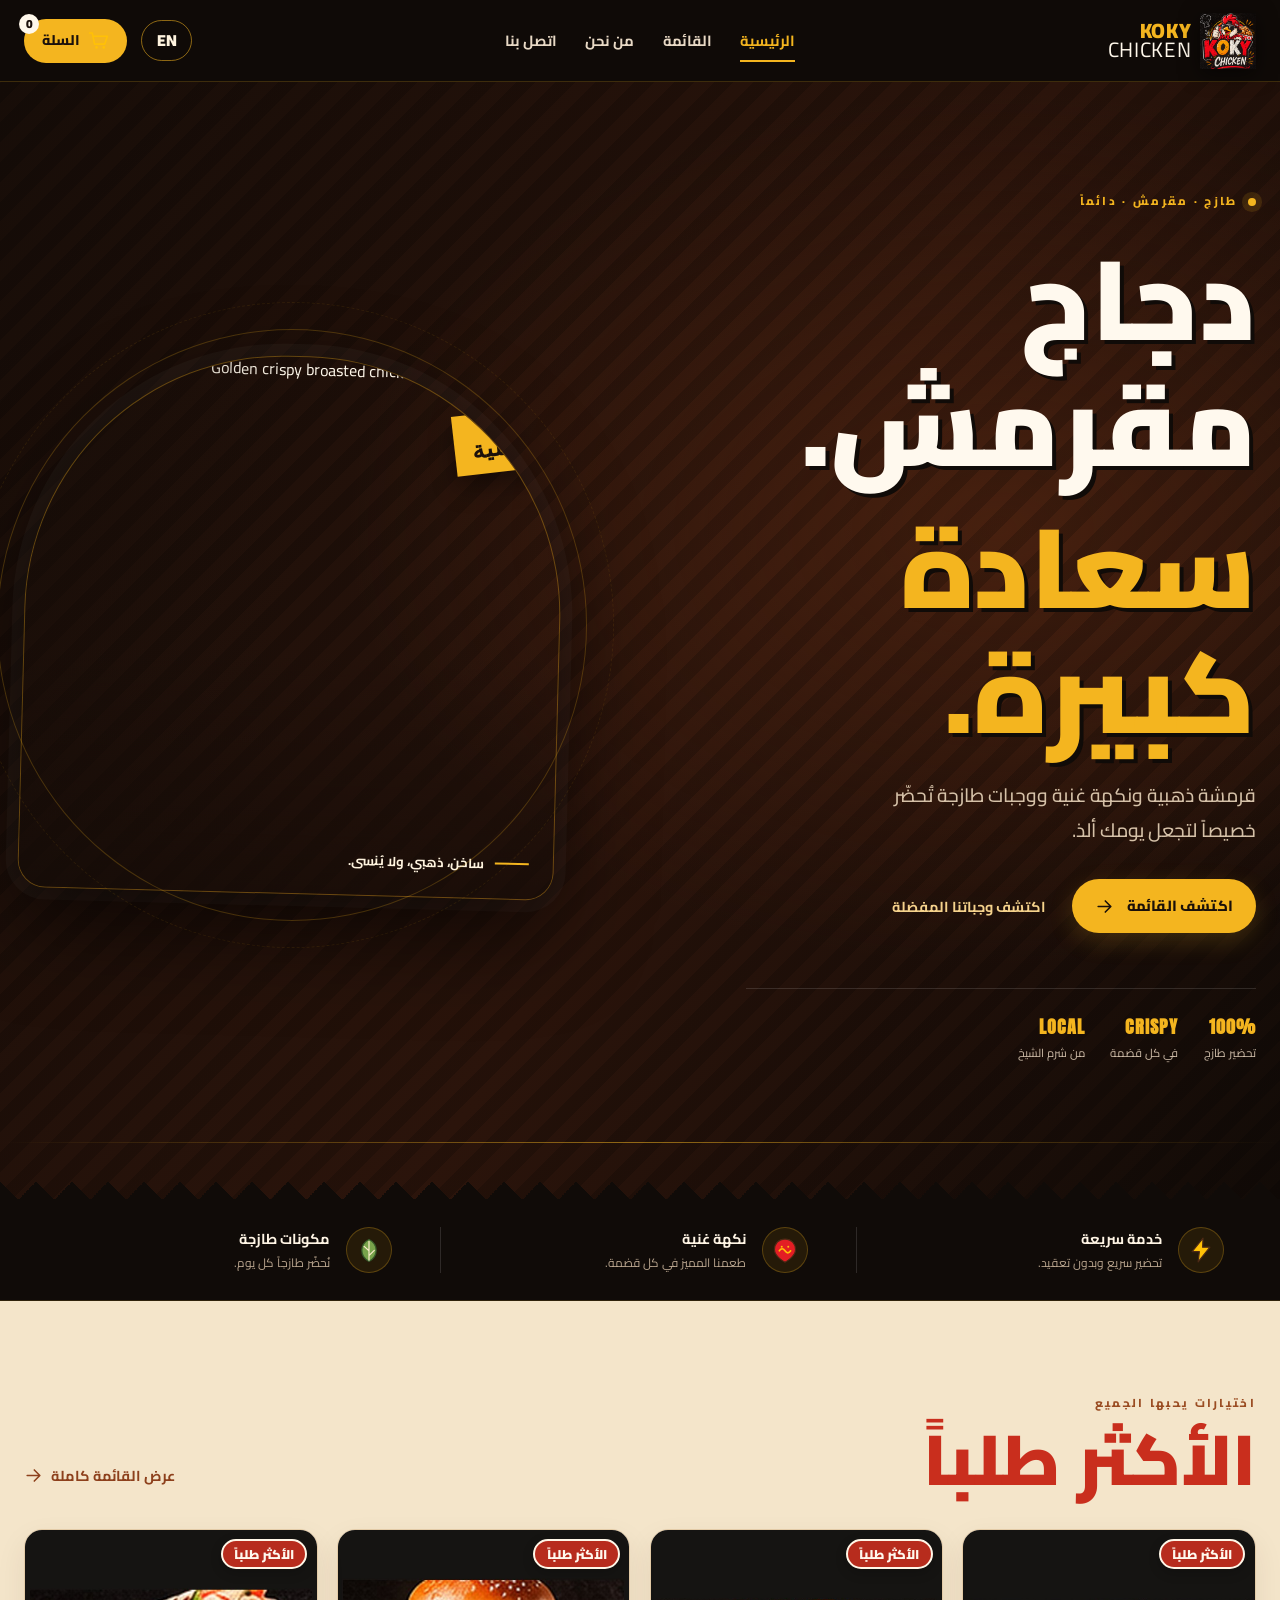
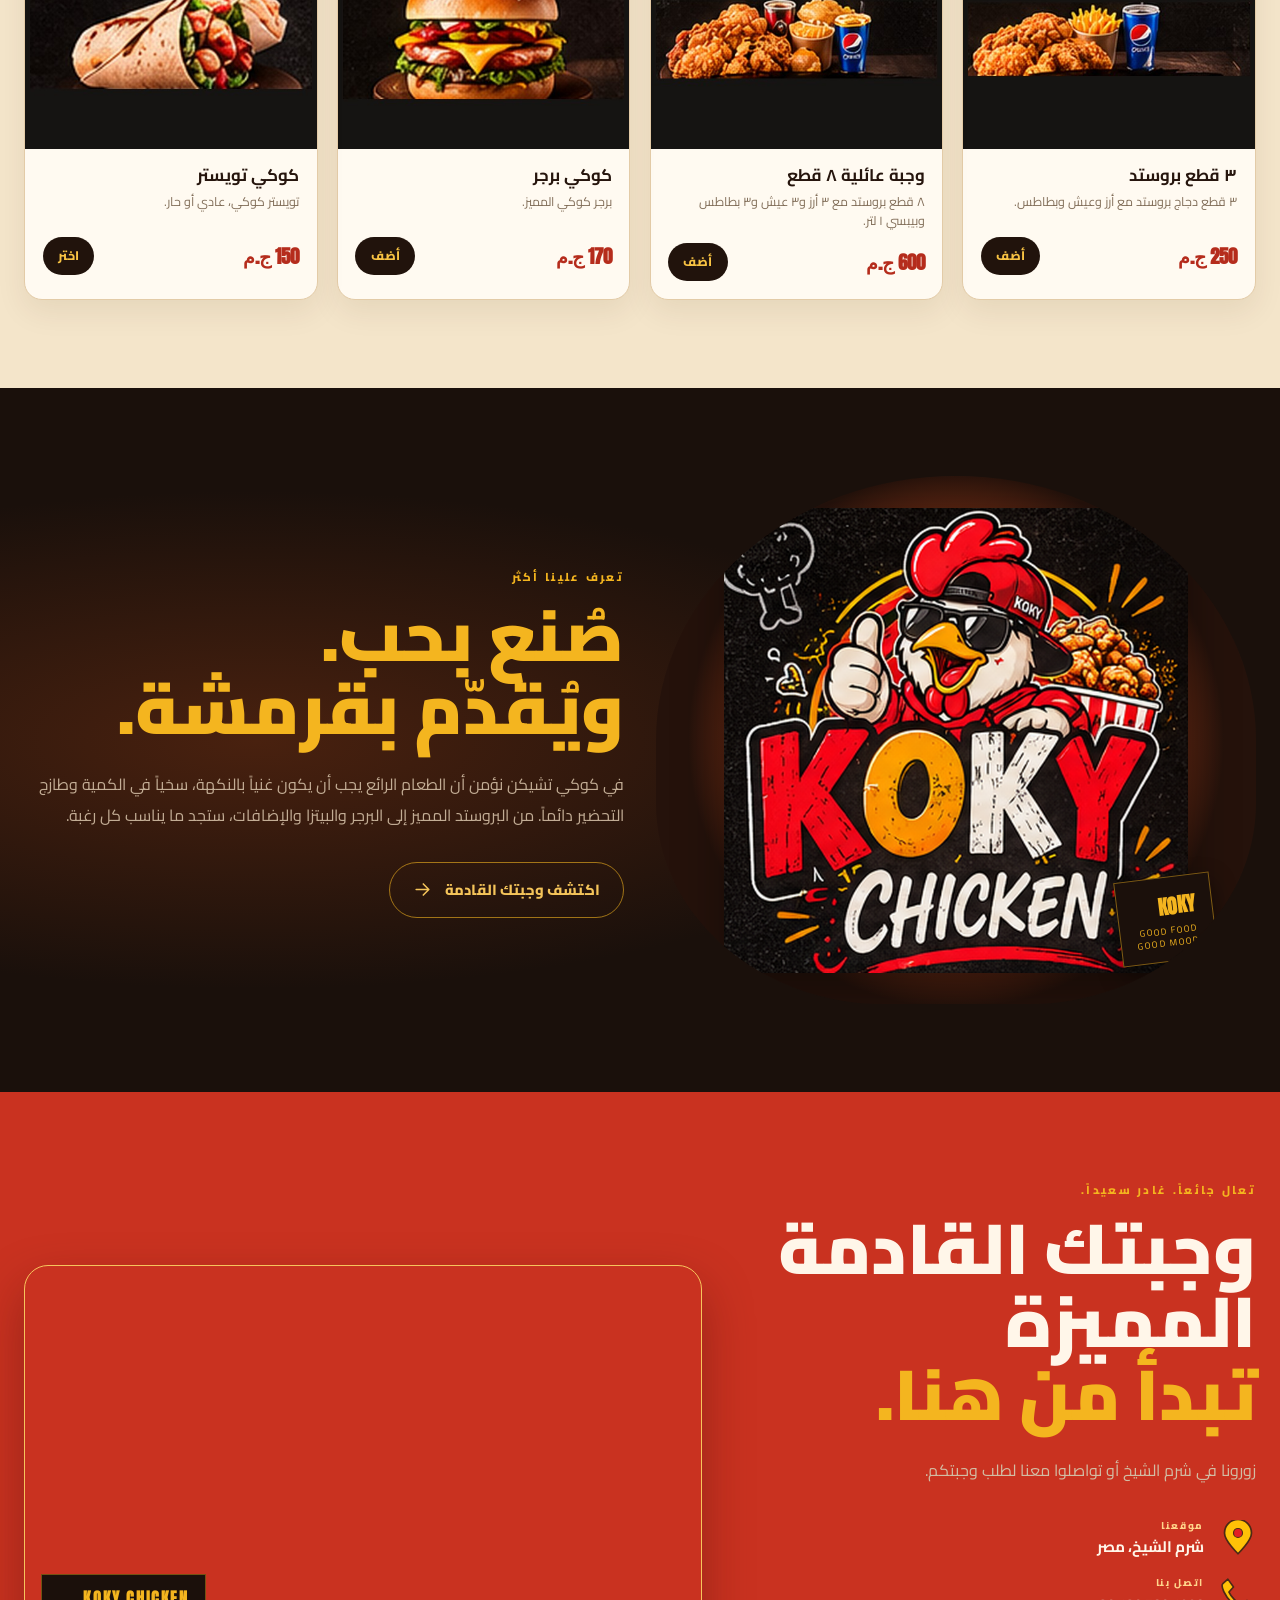
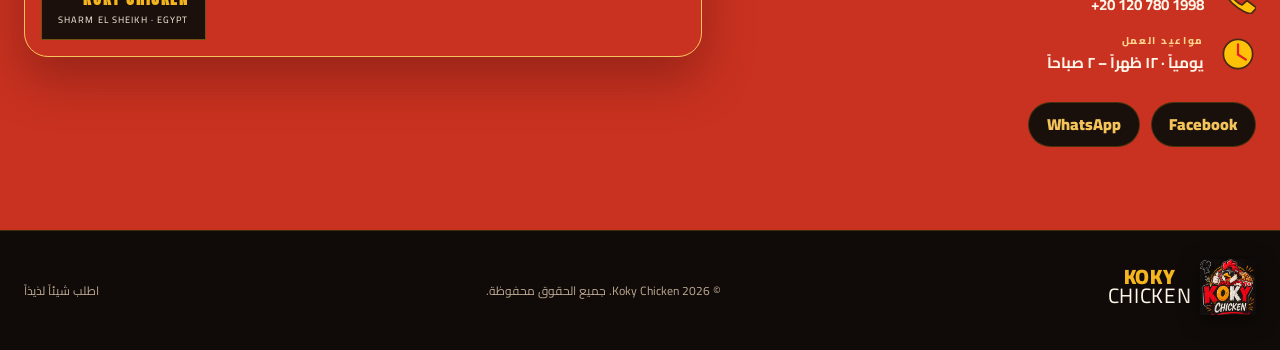
==== commit 6b534a94: "Use restaurant listing and appetizing food hero photo" ====
--- a/index.html
+++ b/index.html
@@ -65,7 +65,7 @@
     </div>
     <div class="hero-visual">
       <div class="hero-photo-frame">
-        <img src="img/dishes/broasted-family-8-pcs.jpg" alt="Koky Chicken crispy broasted family meal" fetchpriority="high">
+        <img src="https://img0.didiglobal.com/static/soda_public/do1_TjS4KgjXCIX9GLV4lEJG" alt="Golden crispy broasted chicken with fries and cola" fetchpriority="high">
         <div class="photo-vignette"></div>
         <div class="photo-sticker"><span data-i18n="sticker_top">THE REAL</span><b data-i18n="sticker_bottom">CRUNCH</b></div>
         <div class="hero-caption"><span class="caption-line"></span><span data-i18n="hero_caption">Hot, golden, unforgettable.</span></div>
@@ -116,7 +116,7 @@
       <h2 class="display section-title" data-i18n="contact_title">Your next great meal<br><em>starts right here.</em></h2>
       <p data-i18n="contact_sub">Find us in Sharm El Sheikh or get in touch to place your order.</p>
       <div class="contact-details">
-        <a href="https://www.google.com/maps?q=Sharm+El+Sheikh" target="_blank" rel="noopener"><svg viewBox="0 0 64 64"><use href="img/icons.svg#location"></use></svg><span><small data-i18n="address_label">OUR LOCATION</small><b data-i18n="addr">Sharm El Sheikh, Egypt</b></span></a>
+        <a href="https://share.google/2iJ3PLLMJiiF7GIyP" target="_blank" rel="noopener"><svg viewBox="0 0 64 64"><use href="img/icons.svg#location"></use></svg><span><small data-i18n="address_label">OUR LOCATION</small><b data-i18n="addr">Sharm El Sheikh, Egypt</b></span></a>
         <a href="tel:+201207801998"><svg viewBox="0 0 64 64"><use href="img/icons.svg#phone"></use></svg><span><small data-i18n="phone_label">CALL US</small><b dir="ltr">+20 120 780 1998</b></span></a>
         <div><svg viewBox="0 0 64 64"><use href="img/icons.svg#clock"></use></svg><span><small data-i18n="hours_label">WORKING HOURS</small><b data-i18n="hours">Daily · 12 PM – 2 AM</b></span></div>
       </div>
@@ -125,7 +125,7 @@
         <a href="https://wa.me/201207801998" target="_blank" rel="noopener">WhatsApp</a>
       </div>
     </div>
-    <div class="map map-premium"><iframe title="Koky Chicken location in Sharm El Sheikh" loading="lazy" referrerpolicy="no-referrer-when-downgrade" src="https://www.google.com/maps?q=Sharm+El+Sheikh&output=embed"></iframe><div class="map-label"><b>KOKY CHICKEN</b><span>SHARM EL SHEIKH · EGYPT</span></div></div>
+    <div class="map map-premium"><a class="map-open-link" href="https://share.google/2iJ3PLLMJiiF7GIyP" target="_blank" rel="noopener" aria-label="Open Koky Chicken on Google Maps"><iframe title="Koky Chicken location in Sharm El Sheikh" loading="lazy" referrerpolicy="no-referrer-when-downgrade" src="https://www.google.com/maps?q=Koky+Chicken+Sharm+El+Sheikh&output=embed"></iframe></a><div class="map-label"><b>KOKY CHICKEN</b><span>SHARM EL SHEIKH · EGYPT</span></div></div>
   </div>
 </section>
 </main>
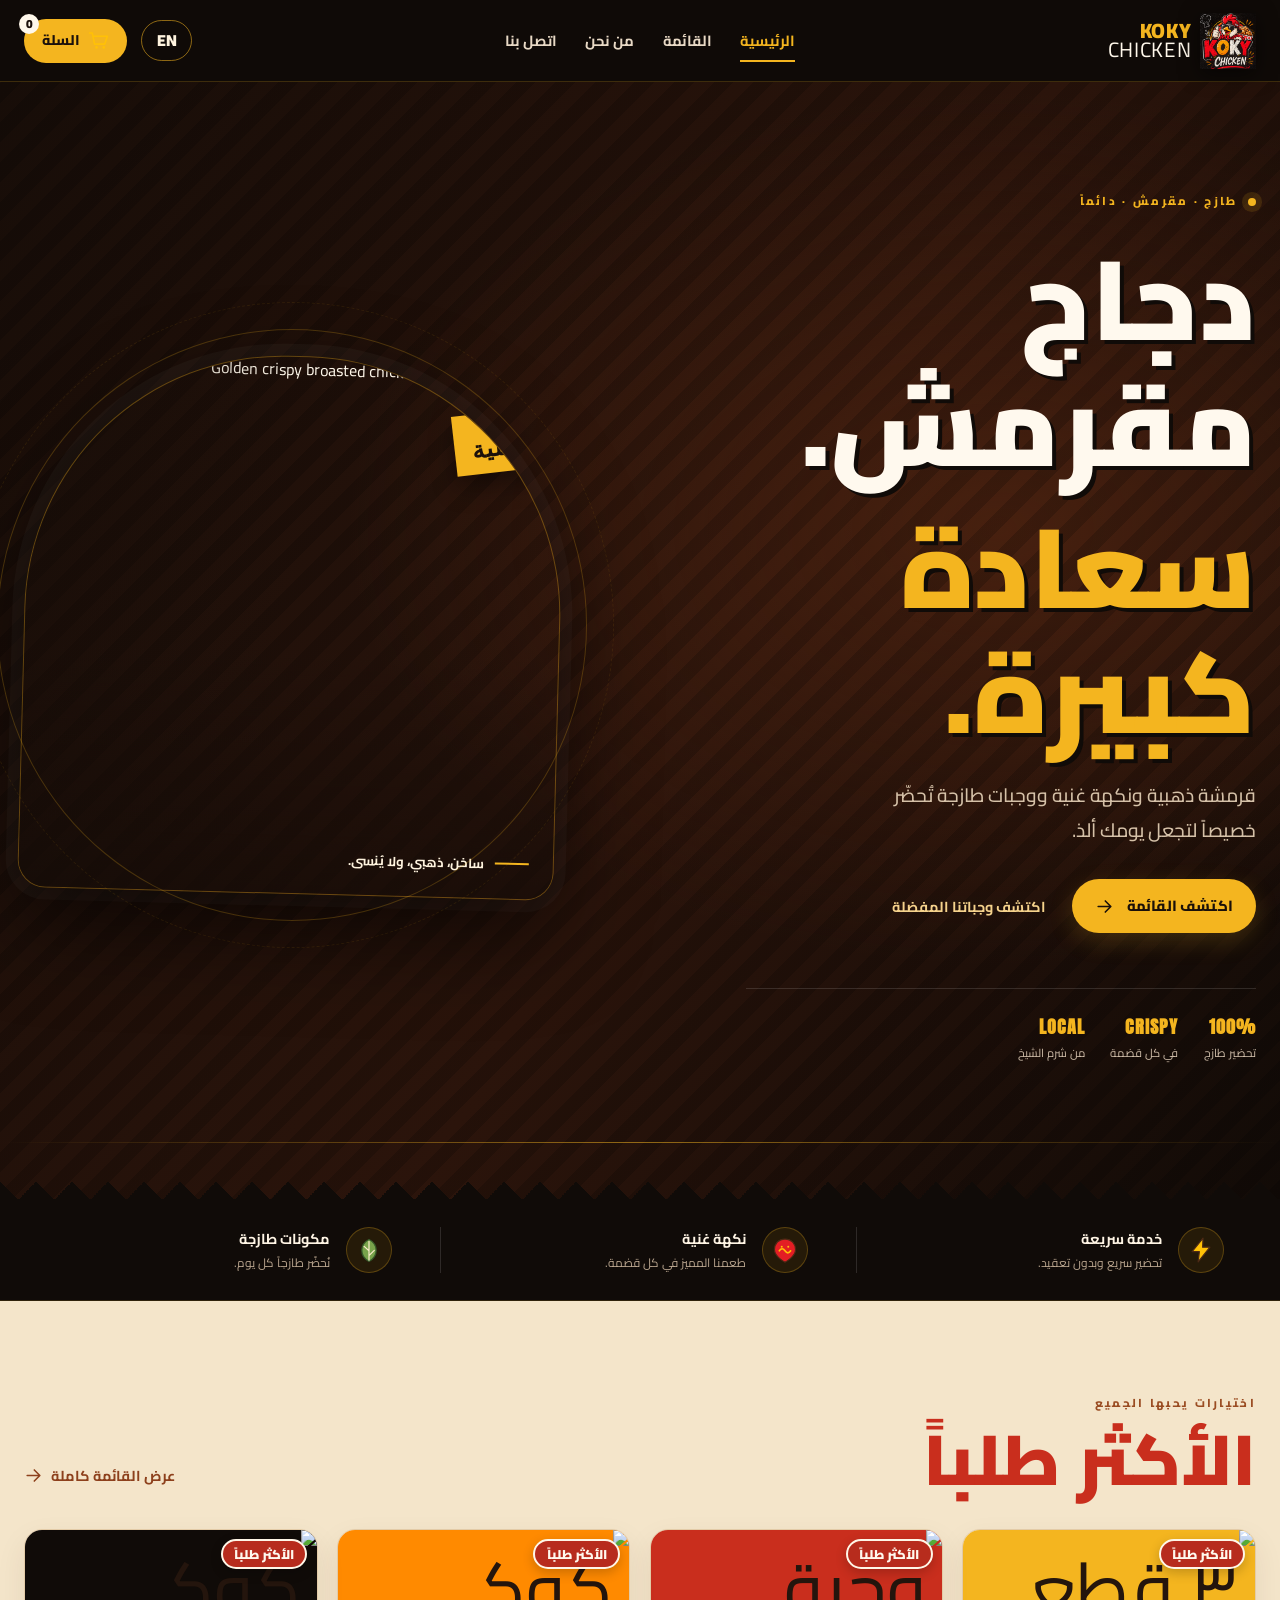
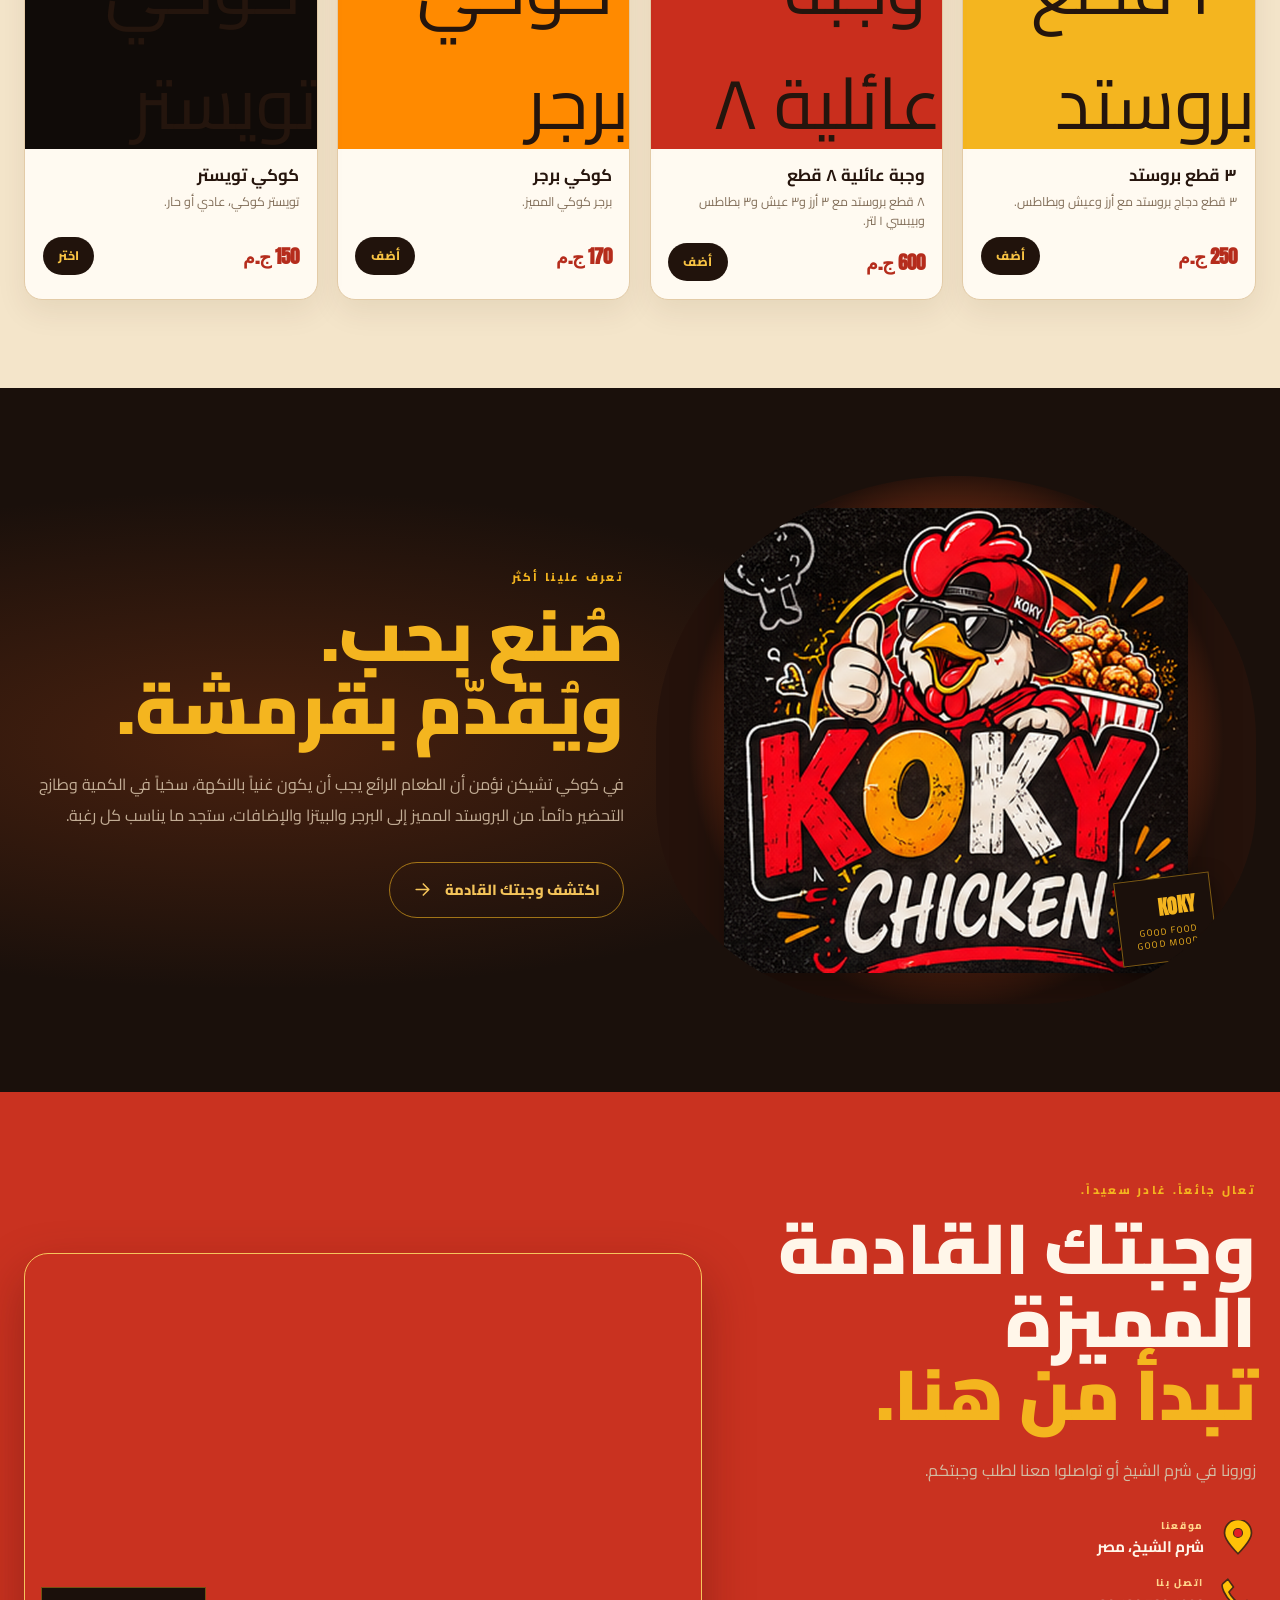
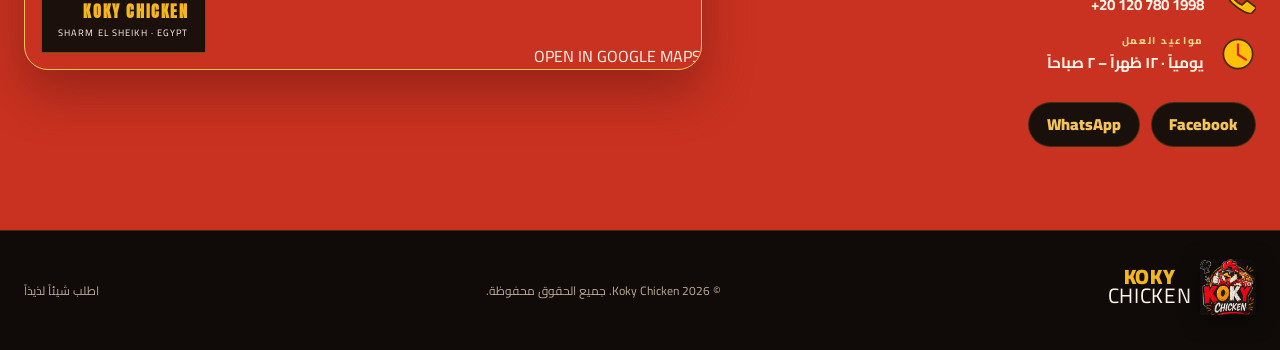
==== commit 1a7f7923: "Link the restaurant map panel to the exact Google Maps listing" ====
--- a/index.html
+++ b/index.html
@@ -125,7 +125,7 @@
         <a href="https://wa.me/201207801998" target="_blank" rel="noopener">WhatsApp</a>
       </div>
     </div>
-    <div class="map map-premium"><a class="map-open-link" href="https://share.google/2iJ3PLLMJiiF7GIyP" target="_blank" rel="noopener" aria-label="Open Koky Chicken on Google Maps"><iframe title="Koky Chicken location in Sharm El Sheikh" loading="lazy" referrerpolicy="no-referrer-when-downgrade" src="https://www.google.com/maps?q=Koky+Chicken+Sharm+El+Sheikh&output=embed"></iframe></a><div class="map-label"><b>KOKY CHICKEN</b><span>SHARM EL SHEIKH · EGYPT</span></div></div>
+    <div class="map map-premium"><iframe title="Koky Chicken location in Sharm El Sheikh" loading="lazy" referrerpolicy="no-referrer-when-downgrade" src="https://www.google.com/maps?q=Koky+Chicken+Sharm+El+Sheikh&output=embed"></iframe><a class="map-open-link" href="https://share.google/2iJ3PLLMJiiF7GIyP" target="_blank" rel="noopener">OPEN IN GOOGLE MAPS</a><div class="map-label"><b>KOKY CHICKEN</b><span>SHARM EL SHEIKH · EGYPT</span></div></div>
   </div>
 </section>
 </main>
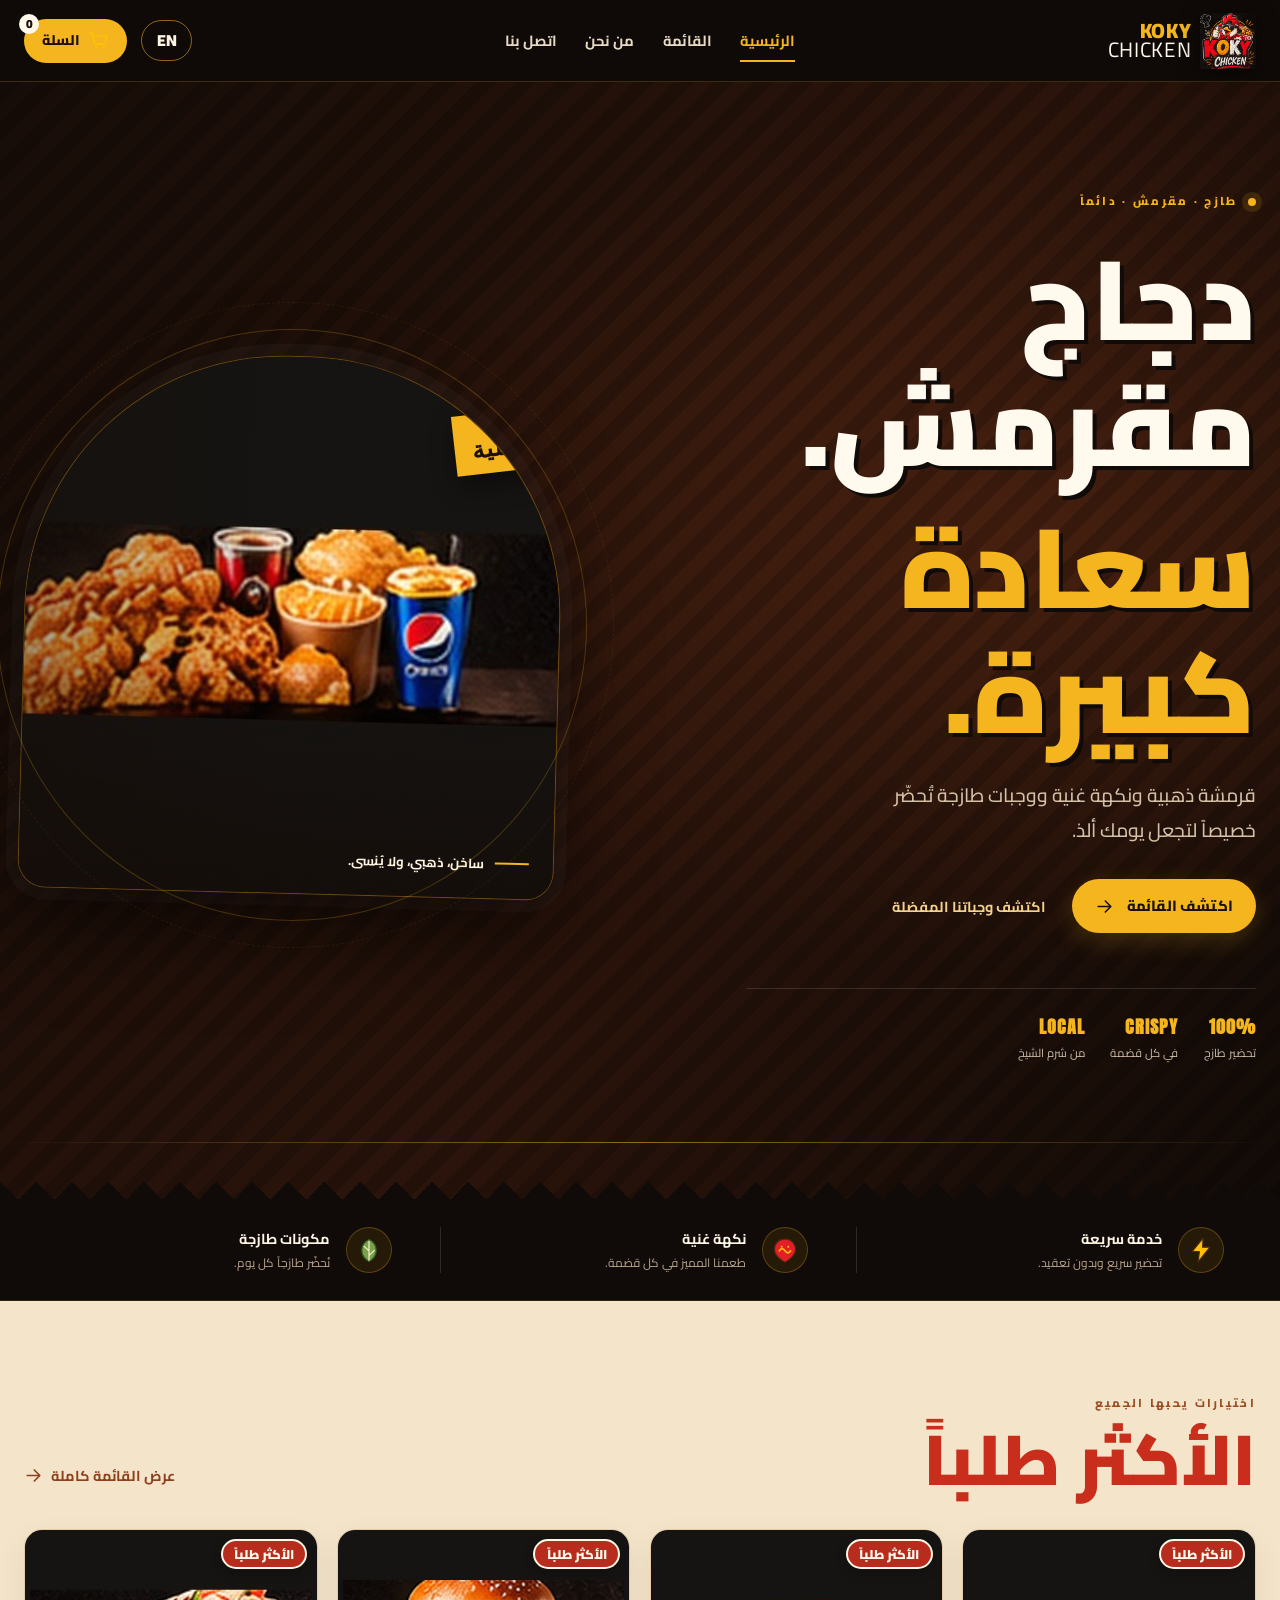
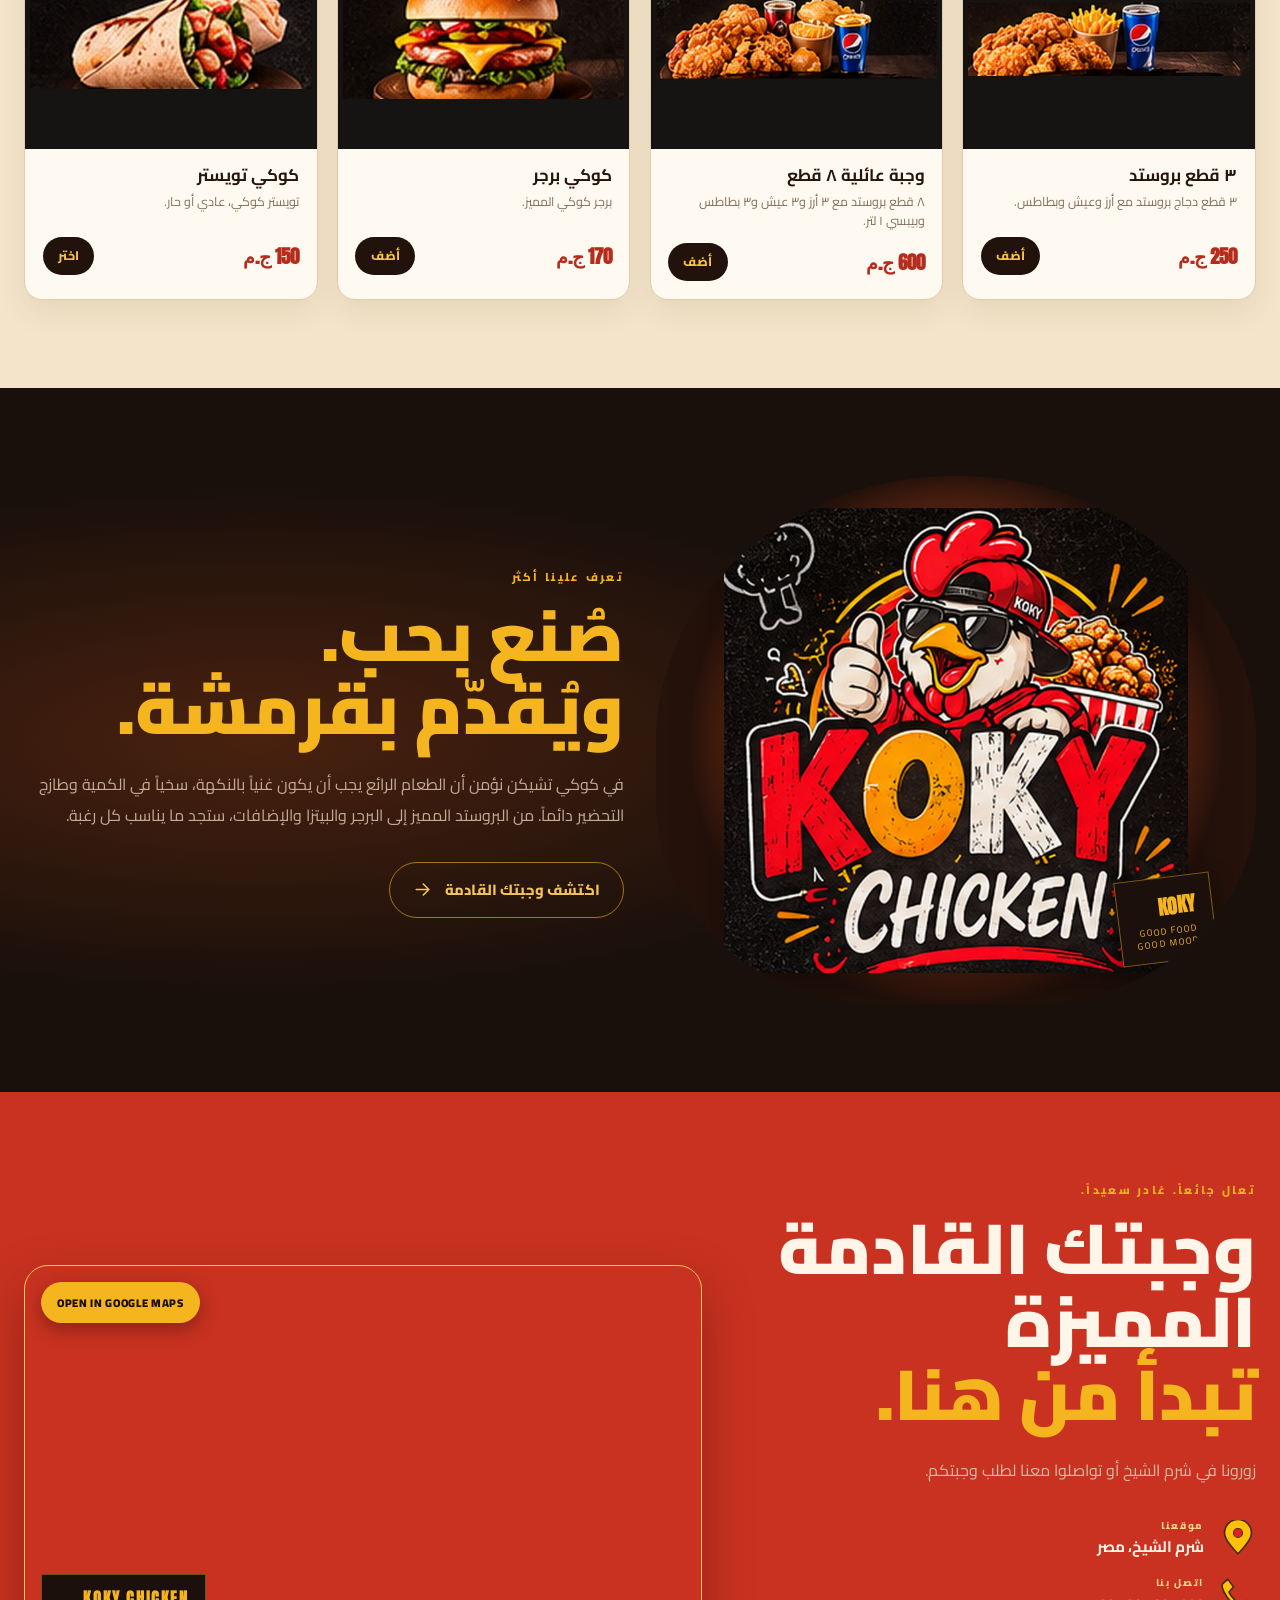
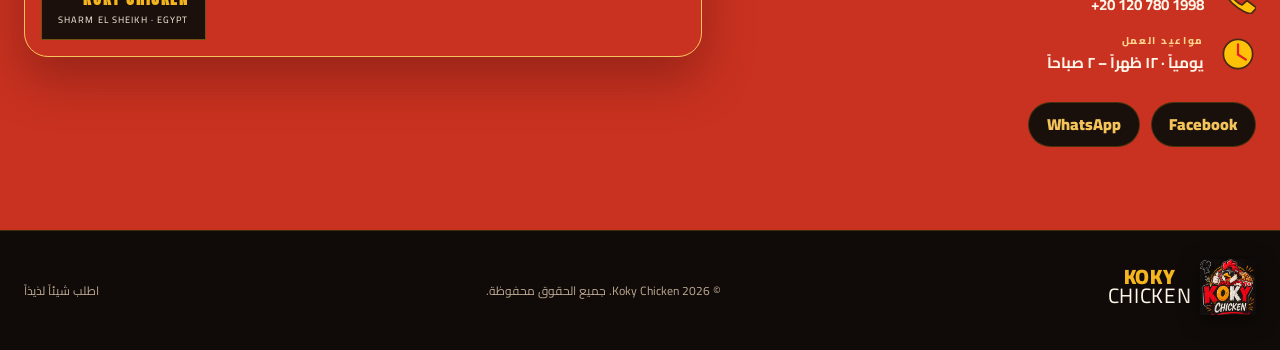
==== commit ea8827c2: "Use local restaurant food photos in hero sections" ====
--- a/index.html
+++ b/index.html
@@ -65,7 +65,7 @@
     </div>
     <div class="hero-visual">
       <div class="hero-photo-frame">
-        <img src="https://img0.didiglobal.com/static/soda_public/do1_TjS4KgjXCIX9GLV4lEJG" alt="Golden crispy broasted chicken with fries and cola" fetchpriority="high">
+        <img src="img/dishes/broasted-family-8-pcs.jpg" alt="Golden crispy broasted chicken with fries and cola" fetchpriority="high">
         <div class="photo-vignette"></div>
         <div class="photo-sticker"><span data-i18n="sticker_top">THE REAL</span><b data-i18n="sticker_bottom">CRUNCH</b></div>
         <div class="hero-caption"><span class="caption-line"></span><span data-i18n="hero_caption">Hot, golden, unforgettable.</span></div>
--- a/css/premium.css
+++ b/css/premium.css
@@ -130,3 +130,7 @@
 .empty-cart-icon{width:76px;height:76px}
 .order-success-mark{font-family:'Anton','Cairo',sans-serif;font-size:1.7rem;letter-spacing:.12em;color:var(--gold);background:#1b100b;border:1px solid #f4b51f66;border-radius:50%;width:118px;height:118px;display:grid;place-content:center;line-height:1.05;box-shadow:0 14px 34px #0003}
 .ph svg{width:28px;height:28px;display:block}
+
+/* Restaurant map destination link */
+.map-premium{position:relative}.map-open-link{position:absolute;z-index:3;top:1rem;inset-inline-end:1rem;padding:.7rem 1rem;border-radius:999px;background:#f4b51f;color:#1b100b;font-size:.7rem;font-weight:900;letter-spacing:.06em;box-shadow:0 6px 20px #0005}.map-open-link:hover{background:#fff0c7;transform:translateY(-1px)}
+.hero-photo-frame>img,.menu-hero-image img{object-position:center center}
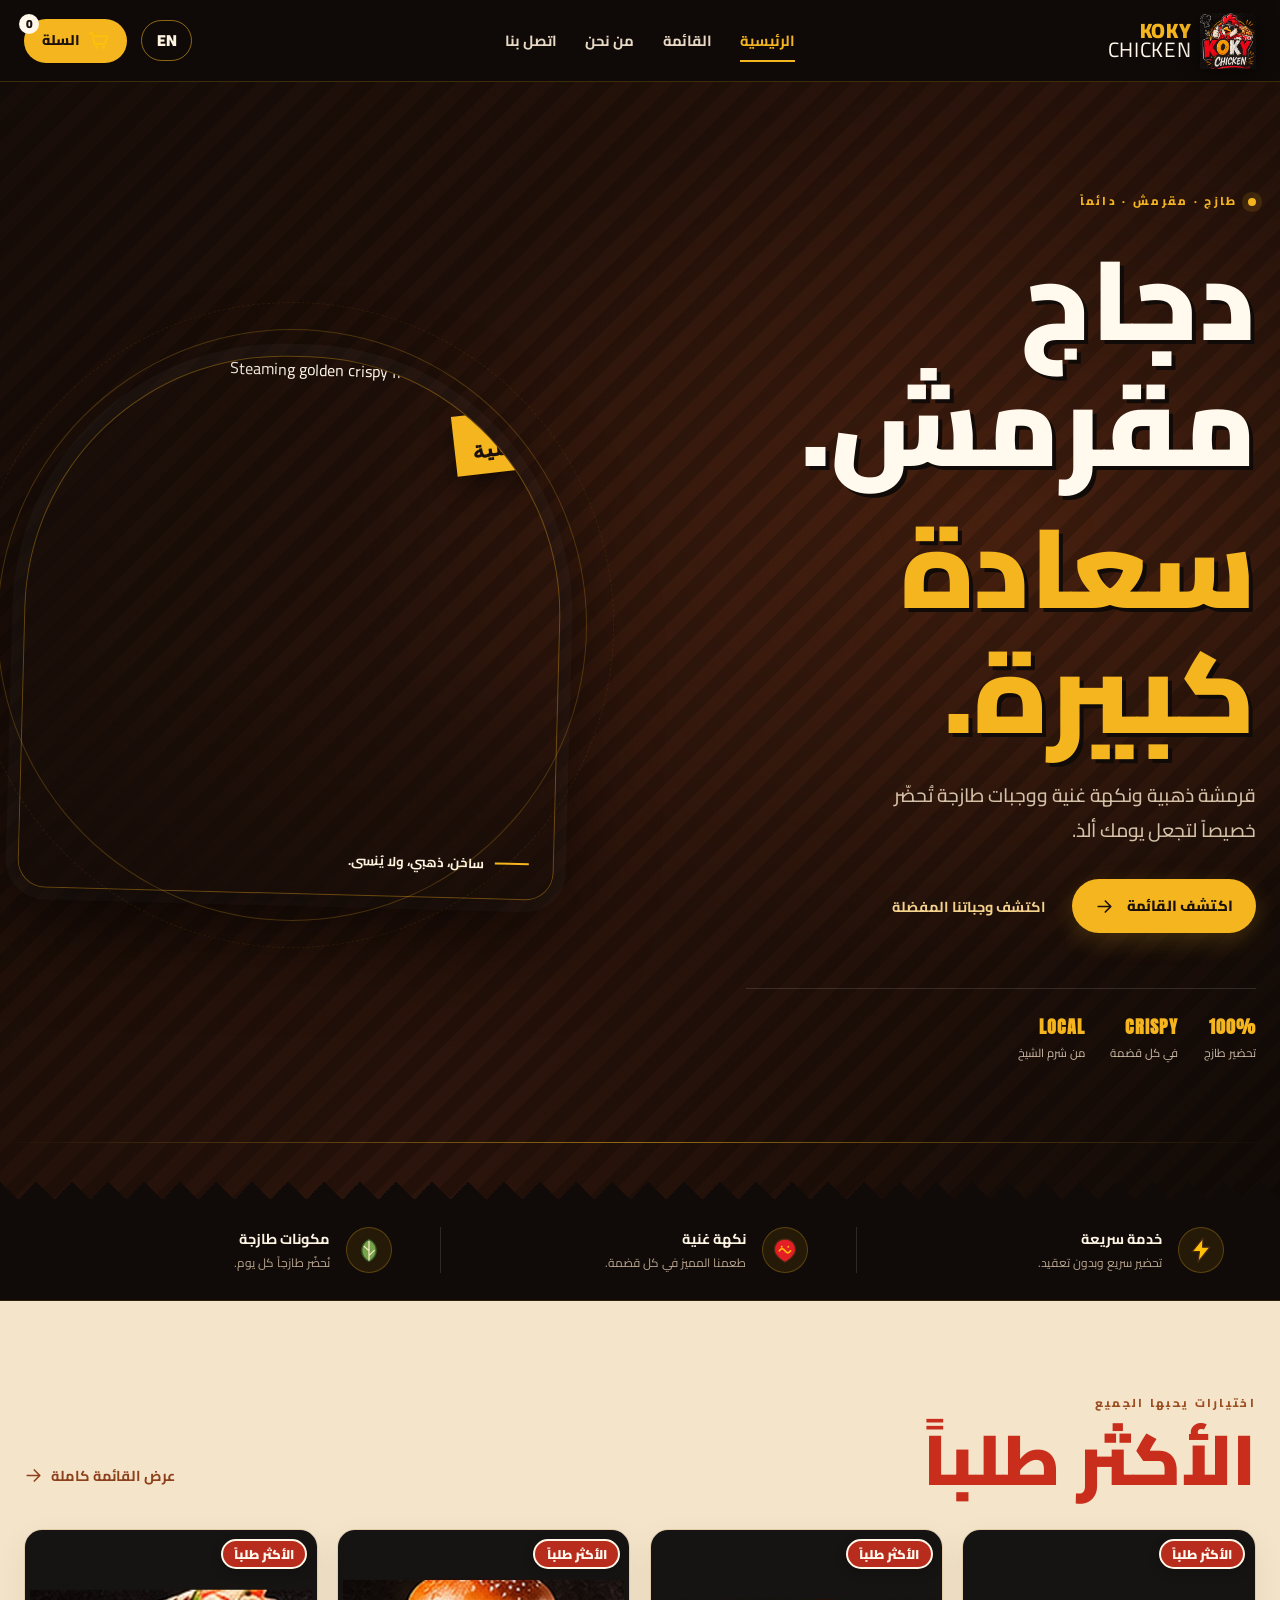
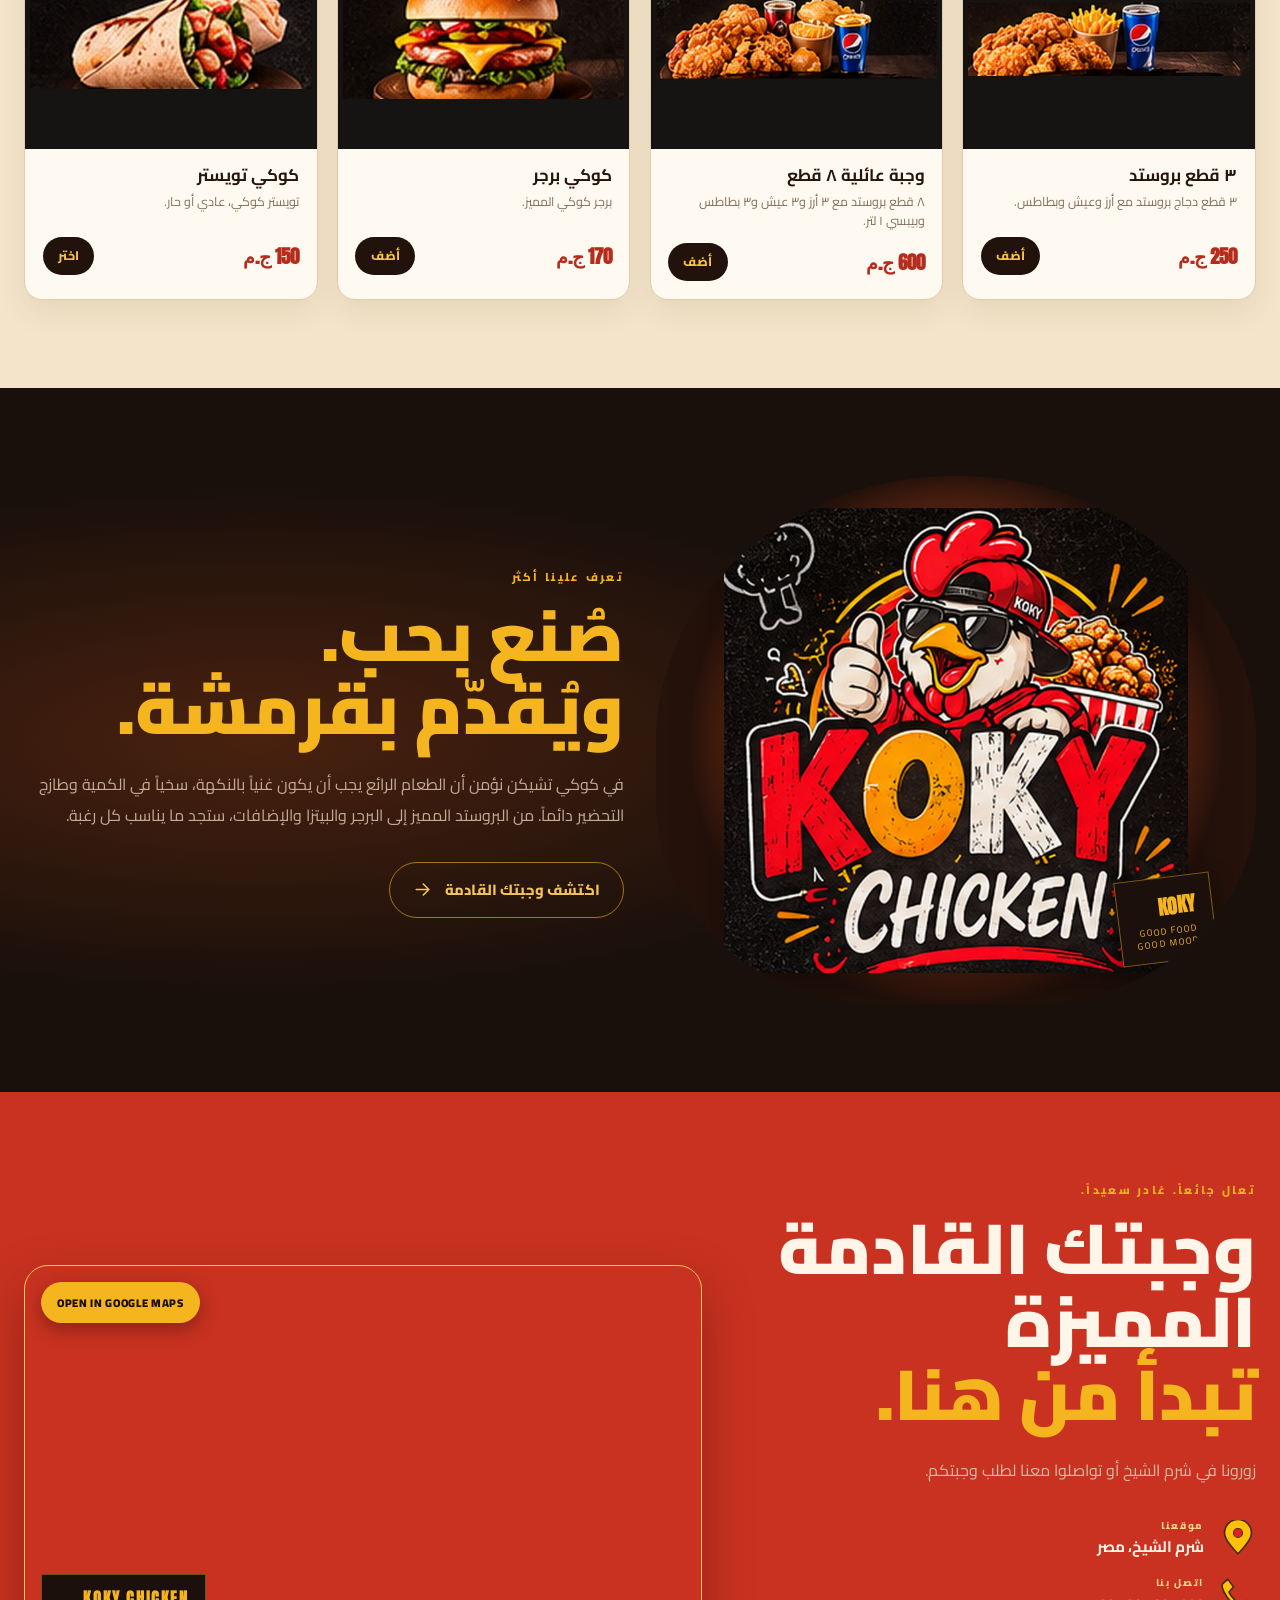
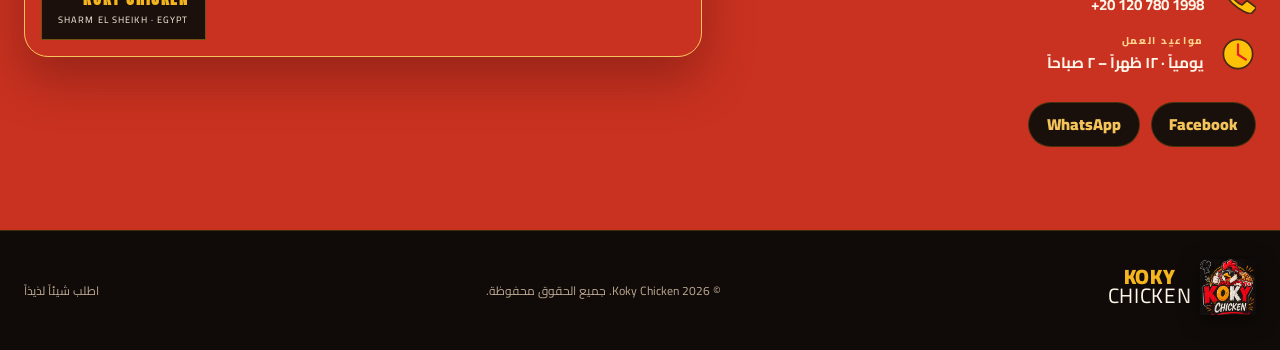
==== commit 7cd65915: "Rename index (19).html to index.html" ====
--- a/index.html
+++ b/index.html
@@ -15,7 +15,7 @@
 <link rel="preconnect" href="https://fonts.googleapis.com">
 <link rel="preconnect" href="https://fonts.gstatic.com" crossorigin>
 <link href="https://fonts.googleapis.com/css2?family=Anton&family=Cairo:wght@500;600;700;800;900&family=DM+Sans:wght@400;500;600;700;800&display=swap" rel="stylesheet">
-<link rel="stylesheet" href="css/style.css"><link rel="stylesheet" href="css/premium.css?v=20261107-4">
+<link rel="stylesheet" href="css/style.css"><link rel="stylesheet" href="css/premium.css?v=20261107-5">
 <script type="application/ld+json">
 {"@context":"https://schema.org","@type":"Restaurant","name":"Koky Chicken","servesCuisine":["Fried Chicken","Fast Food"],"priceRange":"EGP","telephone":"+201207801998","image":"img/dishes/broasted-family-8-pcs.jpg","address":{"@type":"PostalAddress","addressLocality":"Sharm El Sheikh","addressCountry":"EG"},"menu":"menu.html","acceptsReservations":false}
 </script>
@@ -65,7 +65,8 @@
     </div>
     <div class="hero-visual">
       <div class="hero-photo-frame">
-        <img src="img/dishes/broasted-family-8-pcs.jpg" alt="Golden crispy broasted chicken with fries and cola" fetchpriority="high">
+        <!-- ФОТО В КРУГЕ: img/hero-chicken.jpg (заменено) -->
+        <img src="img/hero-chicken.jpg" alt="Steaming golden crispy fried chicken on a plate" fetchpriority="high">
         <div class="photo-vignette"></div>
         <div class="photo-sticker"><span data-i18n="sticker_top">THE REAL</span><b data-i18n="sticker_bottom">CRUNCH</b></div>
         <div class="hero-caption"><span class="caption-line"></span><span data-i18n="hero_caption">Hot, golden, unforgettable.</span></div>
@@ -190,4 +191,4 @@
 document.querySelectorAll('.reveal').forEach(el=>revealObserver.observe(el));
 </script>
 </body>
-</html>+</html>
--- a/css/premium.css
+++ b/css/premium.css
@@ -134,3 +134,29 @@
 /* Restaurant map destination link */
 .map-premium{position:relative}.map-open-link{position:absolute;z-index:3;top:1rem;inset-inline-end:1rem;padding:.7rem 1rem;border-radius:999px;background:#f4b51f;color:#1b100b;font-size:.7rem;font-weight:900;letter-spacing:.06em;box-shadow:0 6px 20px #0005}.map-open-link:hover{background:#fff0c7;transform:translateY(-1px)}
 .hero-photo-frame>img,.menu-hero-image img{object-position:center center}
+
+
+/* Mobile navigation and touch-first refinements */
+@media(max-width:720px){
+  .site-header{height:auto;min-height:var(--header-h)}
+  .site-header .container{min-height:var(--header-h);height:auto;flex-wrap:wrap;padding-block:.45rem}
+  .site-header .nav{display:flex;order:3;flex:0 0 100%;width:100%;justify-content:flex-start;gap:1.4rem;overflow-x:auto;overflow-y:hidden;padding:.15rem .1rem .55rem;scrollbar-width:none}
+  .site-header .nav::-webkit-scrollbar{display:none}
+  .site-header .nav a{flex:0 0 auto;font-size:.78rem;padding:.35rem 0}
+  .site-header .header-actions{margin-inline-start:auto}
+  .hero-photo-frame{height:min(86vw,390px)}
+  .hero-title{letter-spacing:-.035em}
+  .hero-proof{flex-wrap:wrap}
+  .contact-details>a,.contact-details>div{min-height:48px}
+  .map-open-link{font-size:.65rem;padding:.65rem .85rem}
+}
+@media(max-width:420px){
+  .container{width:calc(100% - 1.25rem)}
+  .brand-wordmark{font-size:.9rem}
+  .lang-switch{padding:.45rem .65rem}
+  .cart-btn{padding:.45rem .7rem;font-size:.72rem}
+  .cards-premium{grid-template-columns:1fr}
+  .cards-premium .card-img{aspect-ratio:16/9}
+  .cards-premium .card-foot{align-items:center;flex-direction:row}
+  .cards-premium .add-btn{width:auto}
+}
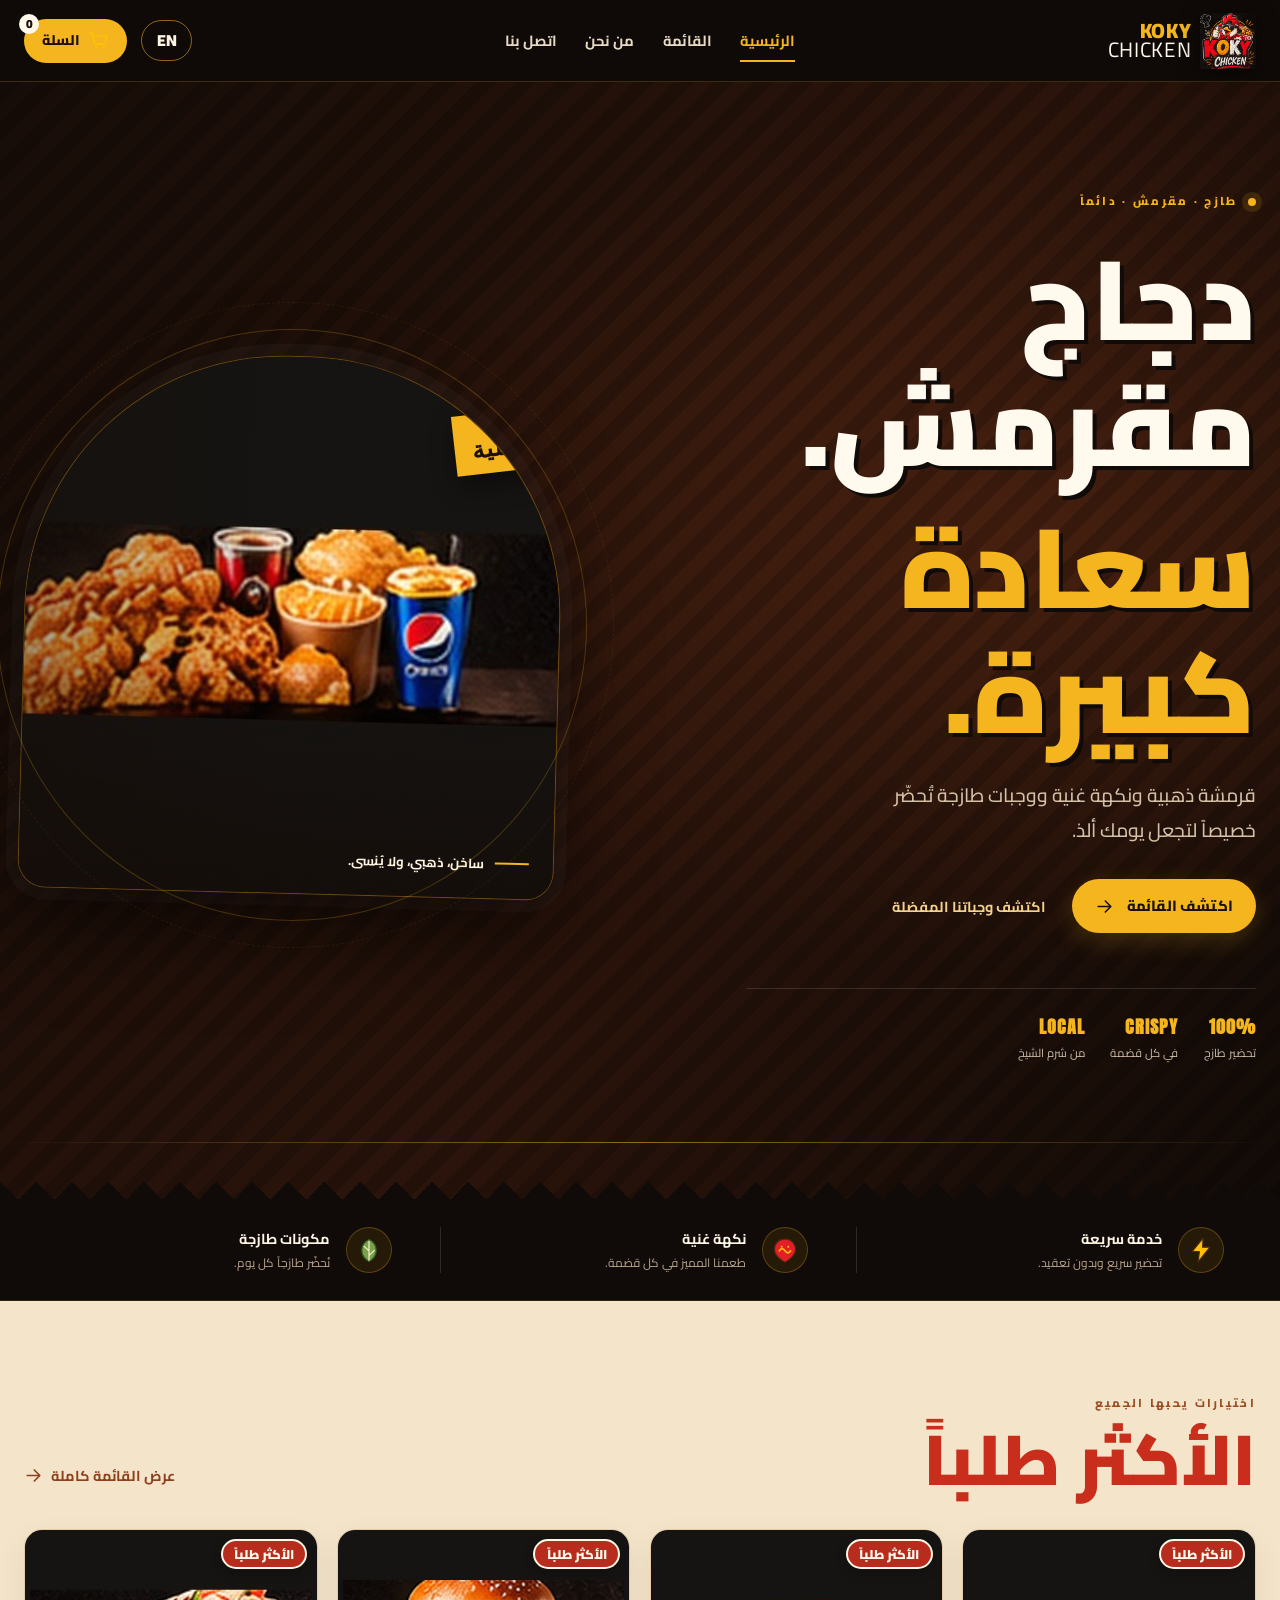
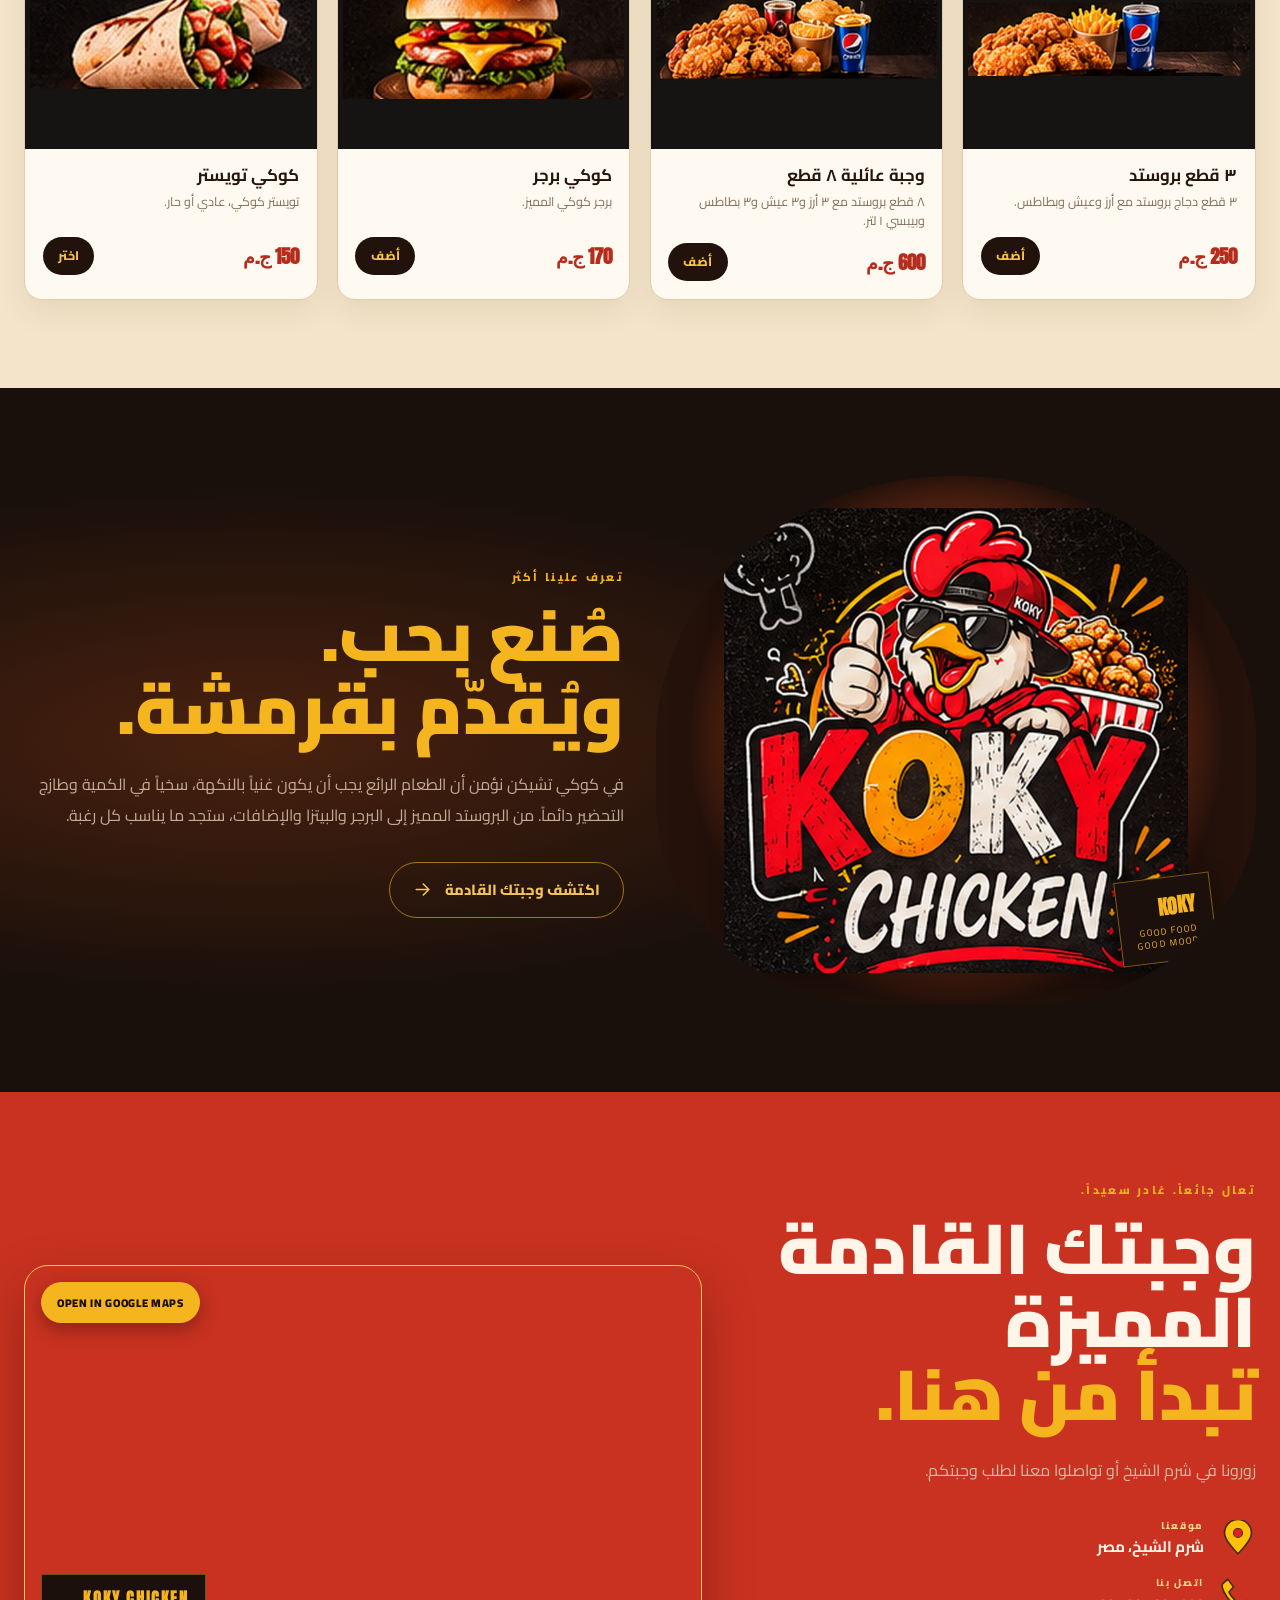
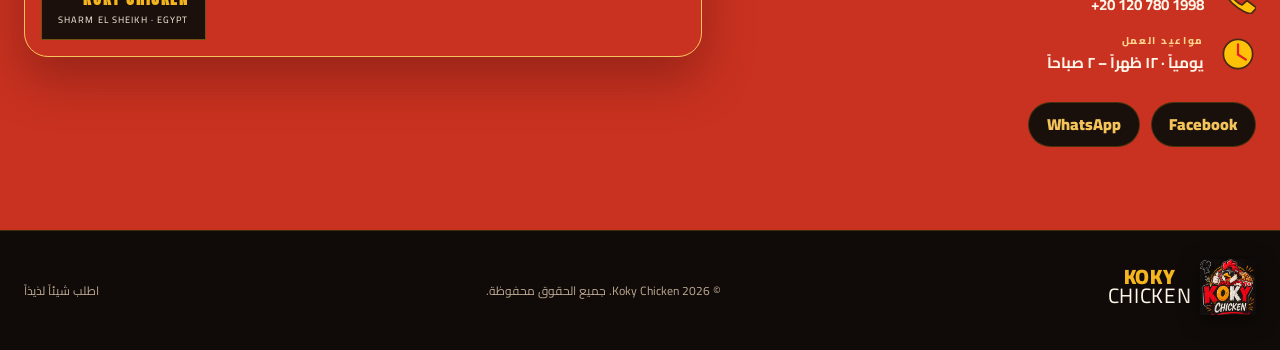
==== commit db021ef4: "Fix food photography paths and menu image fallback" ====
--- a/index.html
+++ b/index.html
@@ -65,8 +65,8 @@
     </div>
     <div class="hero-visual">
       <div class="hero-photo-frame">
-        <!-- ФОТО В КРУГЕ: img/hero-chicken.jpg (заменено) -->
-        <img src="img/hero-chicken.jpg" alt="Steaming golden crispy fried chicken on a plate" fetchpriority="high">
+        <!-- Hero food photo: existing, optimised dish image -->
+        <img src="img/dishes/broasted-family-8-pcs.jpg" alt="Steaming golden crispy fried chicken on a plate" fetchpriority="high">
         <div class="photo-vignette"></div>
         <div class="photo-sticker"><span data-i18n="sticker_top">THE REAL</span><b data-i18n="sticker_bottom">CRUNCH</b></div>
         <div class="hero-caption"><span class="caption-line"></span><span data-i18n="hero_caption">Hot, golden, unforgettable.</span></div>
